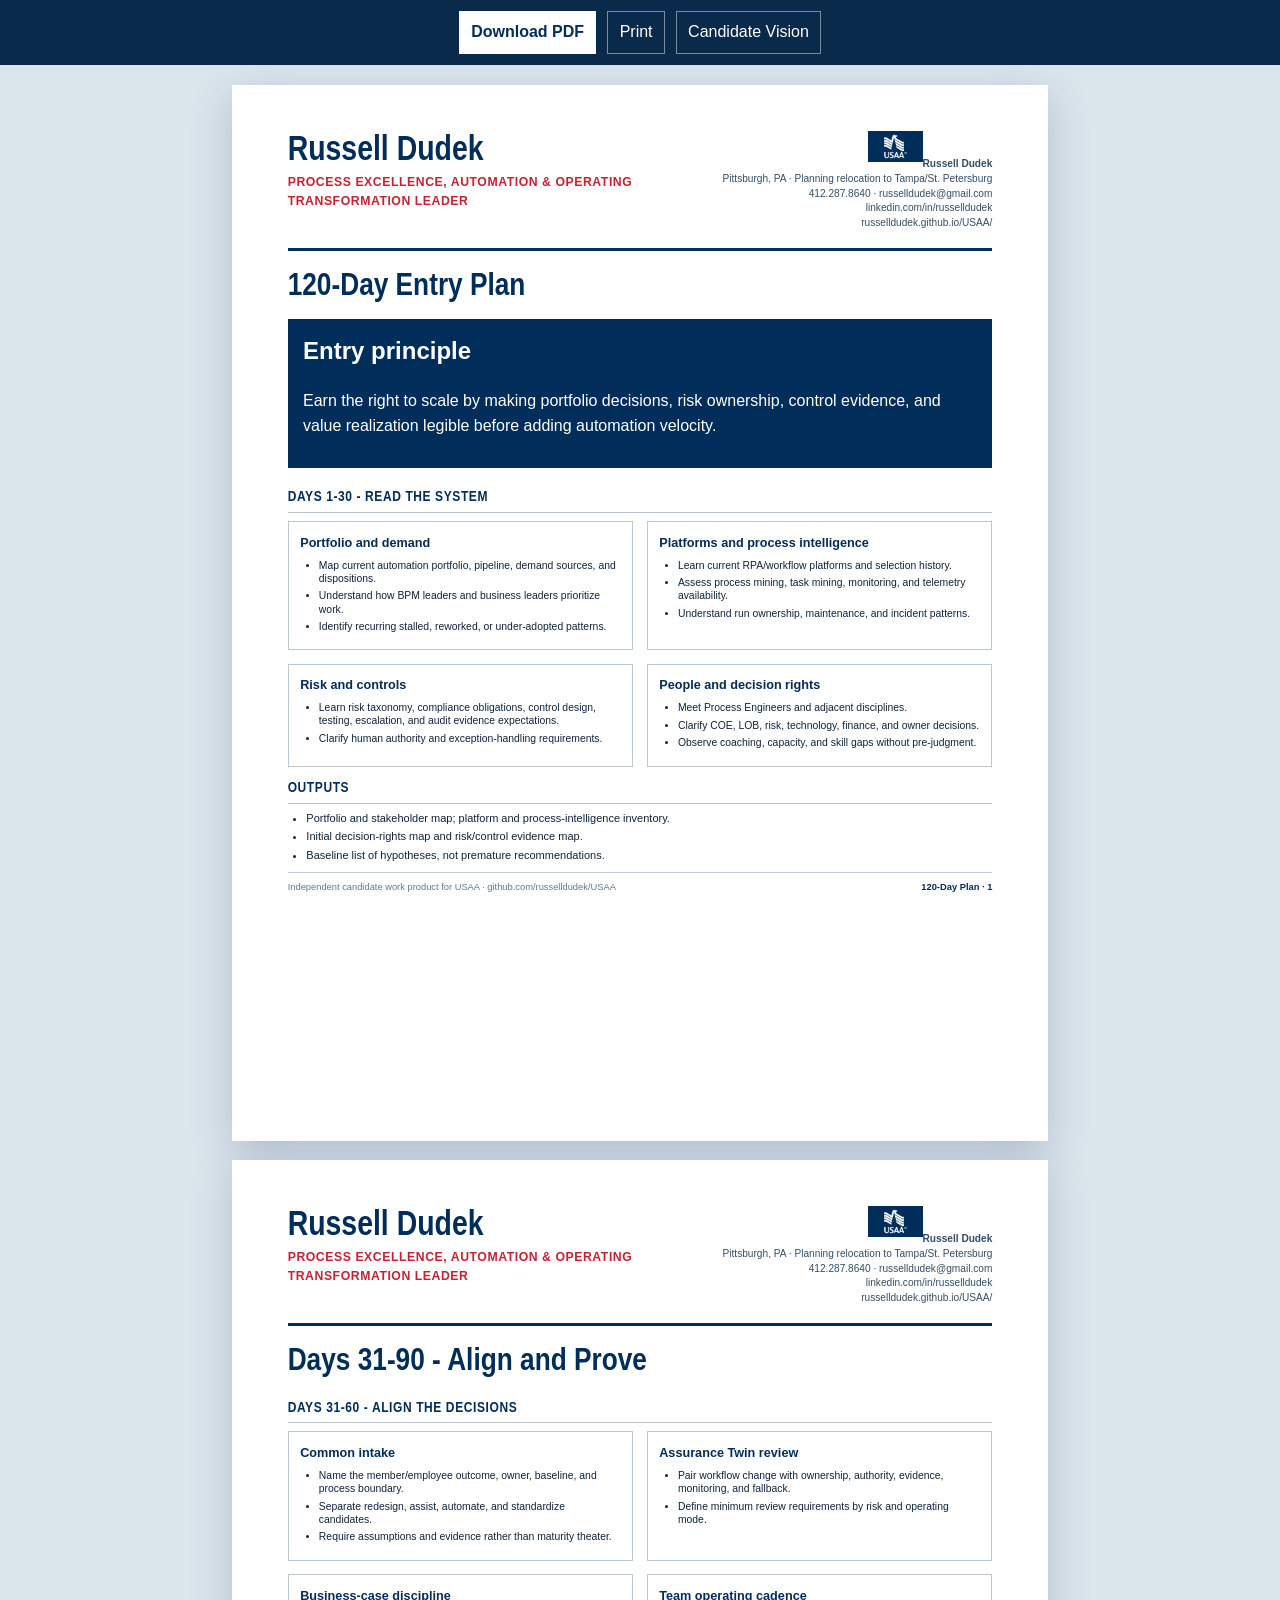
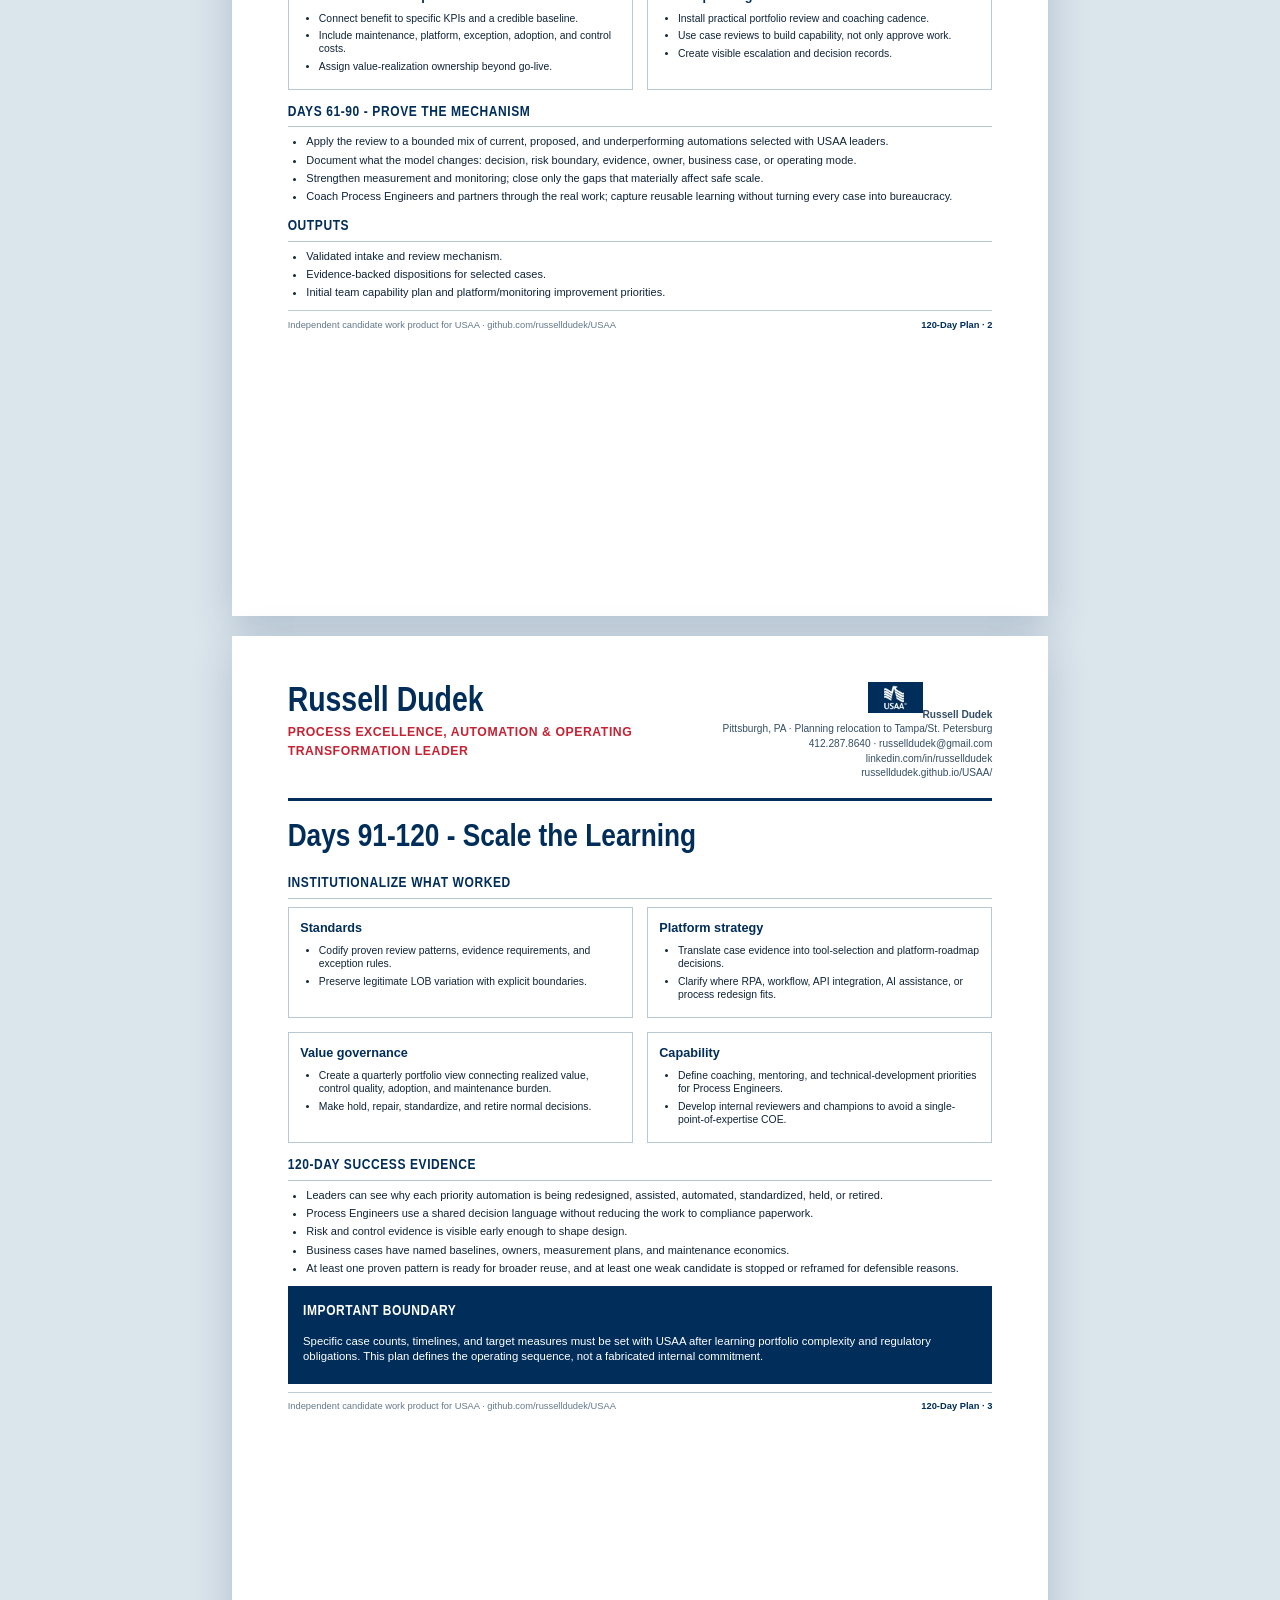
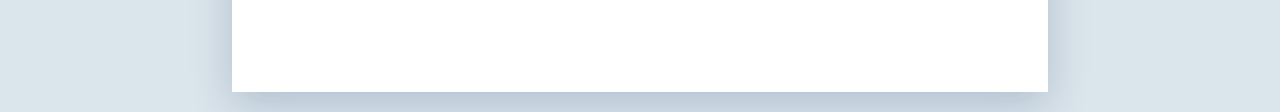
==== 120-day-plan.html @ 83cfca60 "Materialize audited campaign assets and PDFs" ====
<!doctype html><html><head><meta charset="utf-8"><meta name="viewport" content="width=device-width,initial-scale=1"><title>USAA 120-Day Plan - Russell Dudek</title><link rel="stylesheet" href="styles.css"></head><body class="doc-body"><div class="doc-toolbar no-print"><a class="primary" href="docs/Russell-Dudek-USAA-120-Day-Plan.pdf">Download PDF</a><button onclick="window.print()">Print</button><a href="index.html">Candidate Vision</a></div><main class="document"><section class="paper"><div class="doc-header"><div><div class="doc-name">Russell Dudek</div><div class="doc-role">Process Excellence, Automation & Operating Transformation Leader</div></div><div class="doc-contact"><img class="doc-logo" src="assets/brand/usaa-logo-official.png" alt="USAA"><strong>Russell Dudek</strong><br>Pittsburgh, PA · Planning relocation to Tampa/St. Petersburg<br><a href="tel:+14122878640">412.287.8640</a> · <a href="mailto:russelldudek@gmail.com">russelldudek@gmail.com</a><br><a href="https://www.linkedin.com/in/russelldudek">linkedin.com/in/russelldudek</a><br><a href="https://russelldudek.github.io/USAA/">russelldudek.github.io/USAA/</a></div></div><h1 class="brief-title">120-Day Entry Plan</h1><div class="doc-callout"><h2>Entry principle</h2><p>Earn the right to scale by making portfolio decisions, risk ownership, control evidence, and value realization legible before adding automation velocity.</p></div><div class="doc-section"><h2>Days 1-30 - Read the system</h2><div class="plan-grid"><div class="plan-card"><h3>Portfolio and demand</h3><ul><li>Map current automation portfolio, pipeline, demand sources, and dispositions.</li><li>Understand how BPM leaders and business leaders prioritize work.</li><li>Identify recurring stalled, reworked, or under-adopted patterns.</li></ul></div><div class="plan-card"><h3>Platforms and process intelligence</h3><ul><li>Learn current RPA/workflow platforms and selection history.</li><li>Assess process mining, task mining, monitoring, and telemetry availability.</li><li>Understand run ownership, maintenance, and incident patterns.</li></ul></div><div class="plan-card"><h3>Risk and controls</h3><ul><li>Learn risk taxonomy, compliance obligations, control design, testing, escalation, and audit evidence expectations.</li><li>Clarify human authority and exception-handling requirements.</li></ul></div><div class="plan-card"><h3>People and decision rights</h3><ul><li>Meet Process Engineers and adjacent disciplines.</li><li>Clarify COE, LOB, risk, technology, finance, and owner decisions.</li><li>Observe coaching, capacity, and skill gaps without pre-judgment.</li></ul></div></div><div class="doc-section"><h2>Outputs</h2><ul><li>Portfolio and stakeholder map; platform and process-intelligence inventory.</li><li>Initial decision-rights map and risk/control evidence map.</li><li>Baseline list of hypotheses, not premature recommendations.</li></ul></div><div class="doc-footer"><span>Independent candidate work product for USAA · github.com/russelldudek/USAA</span><span class="page-number">120-Day Plan · 1</span></div></section><section class="paper"><div class="doc-header"><div><div class="doc-name">Russell Dudek</div><div class="doc-role">Process Excellence, Automation & Operating Transformation Leader</div></div><div class="doc-contact"><img class="doc-logo" src="assets/brand/usaa-logo-official.png" alt="USAA"><strong>Russell Dudek</strong><br>Pittsburgh, PA · Planning relocation to Tampa/St. Petersburg<br><a href="tel:+14122878640">412.287.8640</a> · <a href="mailto:russelldudek@gmail.com">russelldudek@gmail.com</a><br><a href="https://www.linkedin.com/in/russelldudek">linkedin.com/in/russelldudek</a><br><a href="https://russelldudek.github.io/USAA/">russelldudek.github.io/USAA/</a></div></div><h1 class="brief-title">Days 31-90 - Align and Prove</h1><div class="doc-section"><h2>Days 31-60 - Align the decisions</h2><div class="plan-grid"><div class="plan-card"><h3>Common intake</h3><ul><li>Name the member/employee outcome, owner, baseline, and process boundary.</li><li>Separate redesign, assist, automate, and standardize candidates.</li><li>Require assumptions and evidence rather than maturity theater.</li></ul></div><div class="plan-card"><h3>Assurance Twin review</h3><ul><li>Pair workflow change with ownership, authority, evidence, monitoring, and fallback.</li><li>Define minimum review requirements by risk and operating mode.</li></ul></div><div class="plan-card"><h3>Business-case discipline</h3><ul><li>Connect benefit to specific KPIs and a credible baseline.</li><li>Include maintenance, platform, exception, adoption, and control costs.</li><li>Assign value-realization ownership beyond go-live.</li></ul></div><div class="plan-card"><h3>Team operating cadence</h3><ul><li>Install practical portfolio review and coaching cadence.</li><li>Use case reviews to build capability, not only approve work.</li><li>Create visible escalation and decision records.</li></ul></div></div><div class="doc-section"><h2>Days 61-90 - Prove the mechanism</h2><ul><li>Apply the review to a bounded mix of current, proposed, and underperforming automations selected with USAA leaders.</li><li>Document what the model changes: decision, risk boundary, evidence, owner, business case, or operating mode.</li><li>Strengthen measurement and monitoring; close only the gaps that materially affect safe scale.</li><li>Coach Process Engineers and partners through the real work; capture reusable learning without turning every case into bureaucracy.</li></ul></div><div class="doc-section"><h2>Outputs</h2><ul><li>Validated intake and review mechanism.</li><li>Evidence-backed dispositions for selected cases.</li><li>Initial team capability plan and platform/monitoring improvement priorities.</li></ul></div><div class="doc-footer"><span>Independent candidate work product for USAA · github.com/russelldudek/USAA</span><span class="page-number">120-Day Plan · 2</span></div></section><section class="paper"><div class="doc-header"><div><div class="doc-name">Russell Dudek</div><div class="doc-role">Process Excellence, Automation & Operating Transformation Leader</div></div><div class="doc-contact"><img class="doc-logo" src="assets/brand/usaa-logo-official.png" alt="USAA"><strong>Russell Dudek</strong><br>Pittsburgh, PA · Planning relocation to Tampa/St. Petersburg<br><a href="tel:+14122878640">412.287.8640</a> · <a href="mailto:russelldudek@gmail.com">russelldudek@gmail.com</a><br><a href="https://www.linkedin.com/in/russelldudek">linkedin.com/in/russelldudek</a><br><a href="https://russelldudek.github.io/USAA/">russelldudek.github.io/USAA/</a></div></div><h1 class="brief-title">Days 91-120 - Scale the Learning</h1><div class="doc-section"><h2>Institutionalize what worked</h2><div class="plan-grid"><div class="plan-card"><h3>Standards</h3><ul><li>Codify proven review patterns, evidence requirements, and exception rules.</li><li>Preserve legitimate LOB variation with explicit boundaries.</li></ul></div><div class="plan-card"><h3>Platform strategy</h3><ul><li>Translate case evidence into tool-selection and platform-roadmap decisions.</li><li>Clarify where RPA, workflow, API integration, AI assistance, or process redesign fits.</li></ul></div><div class="plan-card"><h3>Value governance</h3><ul><li>Create a quarterly portfolio view connecting realized value, control quality, adoption, and maintenance burden.</li><li>Make hold, repair, standardize, and retire normal decisions.</li></ul></div><div class="plan-card"><h3>Capability</h3><ul><li>Define coaching, mentoring, and technical-development priorities for Process Engineers.</li><li>Develop internal reviewers and champions to avoid a single-point-of-expertise COE.</li></ul></div></div><div class="doc-section"><h2>120-day success evidence</h2><ul><li>Leaders can see why each priority automation is being redesigned, assisted, automated, standardized, held, or retired.</li><li>Process Engineers use a shared decision language without reducing the work to compliance paperwork.</li><li>Risk and control evidence is visible early enough to shape design.</li><li>Business cases have named baselines, owners, measurement plans, and maintenance economics.</li><li>At least one proven pattern is ready for broader reuse, and at least one weak candidate is stopped or reframed for defensible reasons.</li></ul></div><div class="doc-callout"><h2>Important boundary</h2><p>Specific case counts, timelines, and target measures must be set with USAA after learning portfolio complexity and regulatory obligations. This plan defines the operating sequence, not a fabricated internal commitment.</p></div><div class="doc-footer"><span>Independent candidate work product for USAA · github.com/russelldudek/USAA</span><span class="page-number">120-Day Plan · 3</span></div></section></main></body></html>
---- styles.css ----
@import url("brand-tokens.css");
*{box-sizing:border-box}html{scroll-behavior:smooth}body{margin:0;font-family:var(--font-sans);color:var(--ink);background:var(--paper);line-height:1.55}a{color:inherit}img{max-width:100%;height:auto}.skip{position:absolute;left:-999px}.skip:focus{left:1rem;top:1rem;background:#fff;padding:.65rem 1rem;z-index:999}
.site-header{position:sticky;top:0;z-index:50;background:rgba(255,255,255,.96);backdrop-filter:blur(10px);border-bottom:1px solid rgba(0,45,90,.12)}.nav{max-width:1180px;margin:auto;display:flex;align-items:center;justify-content:space-between;padding:.75rem 1.25rem}.candidate-id{font-weight:800;letter-spacing:.01em;color:var(--usaa-navy)}.nav-links{display:flex;gap:1rem;align-items:center}.nav-links a{text-decoration:none;font-size:.86rem;font-weight:700;color:#31516d}.nav-links a:hover,.nav-links a:focus-visible{color:var(--usaa-blue)}.nav-links .nav-primary{background:var(--usaa-navy);color:white;padding:.65rem .9rem;border-radius:3px}.menu-btn{display:none;border:0;background:transparent;font-size:1.4rem;color:var(--usaa-navy)}
.hero{background:var(--usaa-navy);color:white;min-height:720px;position:relative;overflow:hidden}.hero:before{content:"";position:absolute;inset:-22% -5% auto auto;width:55%;height:80%;background:radial-gradient(circle,rgba(120,184,216,.25),transparent 68%);pointer-events:none}.hero-inner{max-width:1180px;margin:auto;padding:3.1rem 1.25rem 4rem}.employer-lockup{display:flex;align-items:center;gap:1rem;margin-bottom:2.2rem}.employer-lockup img{width:132px;display:block}.employer-copy{border-left:1px solid rgba(255,255,255,.32);padding-left:1rem;font-size:.85rem;letter-spacing:.06em;text-transform:uppercase}.employer-copy strong{display:block;font-size:.95rem;letter-spacing:.02em;text-transform:none}.hero-grid{display:grid;grid-template-columns:minmax(0,.95fr) minmax(500px,1.05fr);gap:4.5rem;align-items:center}.hero h1{font-family:var(--font-condensed);font-size:clamp(3.3rem,6vw,6.1rem);line-height:.92;letter-spacing:-.045em;margin:0 0 1.45rem;max-width:720px}.hero h1 span{color:var(--usaa-gold)}.hero-lead{font-size:1.18rem;max-width:610px;color:#dbeaf4}.hero-proof{display:flex;gap:1.1rem;flex-wrap:wrap;margin-top:1.6rem}.hero-proof span{border-top:2px solid var(--usaa-red);padding-top:.45rem;font-size:.78rem;text-transform:uppercase;letter-spacing:.06em;color:#dce8f2}.hero-action{display:inline-flex;margin-top:1.6rem;text-decoration:none;background:#fff;color:var(--usaa-navy);font-weight:800;padding:.85rem 1.1rem;border-radius:3px}
.twin-shell{position:relative;background:linear-gradient(145deg,rgba(255,255,255,.08),rgba(255,255,255,.025));border:1px solid rgba(255,255,255,.18);padding:1.25rem 1.25rem 1.4rem;min-height:470px;box-shadow:0 30px 80px rgba(0,0,0,.2)}.twin-title{display:flex;justify-content:space-between;align-items:center;margin-bottom:1rem;font-size:.78rem;text-transform:uppercase;letter-spacing:.08em;color:#cce0ee}.decision-chip{background:var(--usaa-gold);color:#152d45;padding:.35rem .55rem;font-weight:900;letter-spacing:.02em}.twin-plane{position:relative;border:1px solid rgba(255,255,255,.2);padding:1rem 1rem 1.2rem;margin:.8rem 0;background:rgba(0,20,42,.25)}.twin-plane h3{margin:0 0 .8rem;font-size:.85rem;letter-spacing:.08em;text-transform:uppercase}.plane-track{height:72px;display:grid;grid-template-columns:repeat(4,1fr);gap:.55rem;position:relative}.plane-stage{border-left:2px solid rgba(255,255,255,.32);padding-left:.55rem;font-size:.74rem;color:#d6e3ec;display:flex;align-items:flex-end;position:relative}.plane-stage:before{content:"";position:absolute;top:9px;left:-6px;width:10px;height:10px;border-radius:50%;background:#fff}.work-plane .plane-stage:before{background:var(--usaa-gold)}.assurance-plane .plane-stage:before{background:var(--assurance-mint)}.track-signal{position:absolute;left:0;top:20px;width:30%;height:10px;background:linear-gradient(90deg,transparent,var(--usaa-gold),transparent);filter:drop-shadow(0 0 6px rgba(233,183,47,.8));animation:signal-run 4.8s linear infinite}.assurance-plane .track-signal{background:linear-gradient(90deg,transparent,var(--assurance-mint),transparent);filter:drop-shadow(0 0 6px rgba(127,210,193,.8));animation-delay:.12s}.twin-links{position:absolute;left:1.25rem;right:1.25rem;top:152px;height:137px;pointer-events:none}.twin-links i{position:absolute;width:1px;background:rgba(127,210,193,.45);top:0;bottom:0;animation:link-pulse 2.8s ease-in-out infinite}.twin-links i:nth-child(1){left:13%}.twin-links i:nth-child(2){left:38%;animation-delay:.2s}.twin-links i:nth-child(3){left:63%;animation-delay:.4s}.twin-links i:nth-child(4){left:88%;animation-delay:.6s}.twin-readout{display:grid;grid-template-columns:1.2fr .8fr;gap:.8rem;margin-top:1rem}.readout-copy{border-top:1px solid rgba(255,255,255,.2);padding-top:.8rem}.readout-copy strong{display:block;font-size:1.05rem}.readout-copy span{display:block;font-size:.78rem;color:#c9dbe8;margin-top:.3rem}.sync-meter{display:flex;align-items:flex-end;gap:.3rem;justify-content:flex-end}.sync-meter i{width:12px;background:var(--assurance-mint);height:22px;animation:meter 1.8s ease-in-out infinite}.sync-meter i:nth-child(2){height:35px;animation-delay:.15s}.sync-meter i:nth-child(3){height:48px;animation-delay:.3s}.sync-meter i:nth-child(4){height:61px;animation-delay:.45s}.twin-shell.is-lagging .assurance-plane .track-signal{animation-duration:7.8s;opacity:.5}.twin-shell.is-lagging .twin-links i:nth-child(3),.twin-shell.is-lagging .twin-links i:nth-child(4){background:var(--usaa-red);opacity:.45}.twin-shell.is-hold .track-signal{animation-play-state:paused;opacity:.25}.twin-shell.is-human .work-plane .track-signal{width:18%;animation-duration:6.6s}.twin-shell.is-human .plane-stage:nth-child(3):before{transform:scale(1.6);box-shadow:0 0 0 6px rgba(233,183,47,.15)}
@keyframes signal-run{from{transform:translateX(-55%)}to{transform:translateX(330%)}}@keyframes link-pulse{0%,100%{opacity:.25}50%{opacity:1}}@keyframes meter{0%,100%{opacity:.45;transform:scaleY(.75)}50%{opacity:1;transform:scaleY(1)}}
.section{padding:6rem 1.25rem}.section-inner{max-width:1120px;margin:auto}.section-dark{background:#07213c;color:white}.section-mist{background:var(--mist)}.kicker{font-size:.76rem;font-weight:900;text-transform:uppercase;letter-spacing:.12em;color:var(--usaa-red);margin-bottom:.85rem}.section h2{font-family:var(--font-condensed);font-size:clamp(2.2rem,4vw,4.2rem);line-height:1;letter-spacing:-.035em;margin:0 0 1.2rem;color:var(--usaa-navy)}.section-dark h2{color:white}.section-intro{font-size:1.12rem;max-width:760px;color:var(--muted)}.section-dark .section-intro{color:#c9d9e6}.moment-grid{display:grid;grid-template-columns:.88fr 1.12fr;gap:5rem;align-items:start}.moment-stat{border-top:5px solid var(--usaa-gold);padding-top:1rem;margin-top:2rem}.moment-stat strong{font-family:var(--font-condensed);font-size:3.2rem;color:var(--usaa-navy);display:block}.pressure-list{counter-reset:p}.pressure-row{counter-increment:p;display:grid;grid-template-columns:56px 1fr 1fr;gap:1.5rem;padding:1.35rem 0;border-top:1px solid var(--line)}.pressure-row:before{content:"0" counter(p);font-family:var(--font-condensed);font-size:1.5rem;color:var(--usaa-red);font-weight:800}.pressure-row strong{font-size:1.04rem}.pressure-row p{margin:0;color:var(--muted)}
.model-layout{display:grid;grid-template-columns:300px 1fr;gap:3.5rem;margin-top:2.6rem}.scenario-panel{border-left:3px solid var(--usaa-red);padding-left:1.2rem}.scenario-panel h3{margin-top:0}.scenario-buttons{display:flex;flex-direction:column;gap:.55rem}.scenario-buttons button{font:inherit;text-align:left;border:1px solid #8ca7ba;background:transparent;color:white;padding:.75rem .8rem;cursor:pointer}.scenario-buttons button[aria-selected="true"]{background:white;color:var(--usaa-navy);font-weight:900;border-color:white}.scenario-buttons button:focus-visible{outline:3px solid var(--usaa-gold);outline-offset:2px}.model-stage{position:relative;min-height:450px}.model-stage .twin-shell{min-height:450px}.model-note{font-size:.76rem;color:#aac1d2;margin-top:.8rem}
.decision-table{width:100%;border-collapse:collapse;margin-top:2rem;background:white}.decision-table th,.decision-table td{padding:1rem .8rem;border-bottom:1px solid var(--line);vertical-align:top;text-align:left}.decision-table th{font-size:.74rem;text-transform:uppercase;letter-spacing:.07em;color:var(--usaa-blue)}.decision-table tr:last-child td{border-bottom:0}.decision-table strong{color:var(--usaa-navy)}.decision-tag{font-size:.73rem;font-weight:900;letter-spacing:.05em;text-transform:uppercase;color:var(--usaa-red)}
.score-line{display:grid;grid-template-columns:170px 1fr 1fr;padding:1.2rem 0;border-top:1px solid #adc2d2;gap:1.2rem}.score-line strong{color:var(--usaa-navy)}.score-line span{color:var(--muted)}.score-line em{font-style:normal;color:#315f80}
.proof-river{margin-top:2.4rem;position:relative}.proof-river:before{content:"";position:absolute;left:27%;top:0;bottom:0;width:2px;background:linear-gradient(var(--usaa-gold),var(--usaa-red))}.proof-row{display:grid;grid-template-columns:25% 8% 1fr;gap:1.2rem;align-items:start;padding:1.2rem 0}.proof-row .date{font-size:.8rem;color:#a8c0d2}.proof-row .marker{width:14px;height:14px;background:var(--usaa-gold);border-radius:50%;margin:.3rem auto;position:relative;z-index:1}.proof-row strong{display:block;color:white}.proof-row p{margin:.25rem 0 0;color:#c4d5e1}.proof-row small{color:#8fb4ca}.proof-row:nth-child(2) .marker{background:#7ec4d9}.proof-row:nth-child(3) .marker{background:var(--assurance-mint)}.proof-row:nth-child(4) .marker{background:var(--usaa-red)}
.plan-band{display:grid;grid-template-columns:repeat(4,1fr);margin-top:2.2rem;border-top:4px solid var(--usaa-navy)}.plan-phase{padding:1.2rem 1rem 1.7rem;border-right:1px solid var(--line)}.plan-phase:last-child{border-right:0}.plan-phase b{display:block;color:var(--usaa-red);font-size:.75rem;text-transform:uppercase;letter-spacing:.08em}.plan-phase h3{color:var(--usaa-navy);margin:.4rem 0}.plan-phase p{color:var(--muted);font-size:.9rem}.objection-wrap{display:grid;grid-template-columns:.85fr 1.15fr;gap:4rem;align-items:start}.objection-question{font-family:var(--font-condensed);font-size:2.4rem;line-height:1.05;color:var(--usaa-gold)}.objection-answer{border-top:1px solid #5f7991;padding-top:1rem}.objection-answer h3{margin:0;color:white}.objection-answer p{color:#cbd9e4}.question-list{columns:2;column-gap:4rem;margin-top:2rem}.question{break-inside:avoid;border-top:2px solid var(--usaa-navy);padding:1rem 0 1.4rem}.question span{color:var(--usaa-red);font-size:.76rem;font-weight:900}.question p{font-weight:800;color:var(--usaa-navy);margin:.25rem 0}.docs-strip{display:grid;grid-template-columns:repeat(3,1fr);gap:1rem;margin-top:2rem}.doc-link{text-decoration:none;border:1px solid #87a4b9;padding:1.2rem;background:white;min-height:140px;transition:transform .2s,box-shadow .2s}.doc-link:hover,.doc-link:focus-visible{transform:translateY(-3px);box-shadow:var(--shadow)}.doc-link strong{display:block;color:var(--usaa-navy)}.doc-link small{color:var(--muted)}.sources{font-size:.8rem;color:#617487}.sources li{margin:.45rem 0}.site-footer{background:#001f3e;color:#bcd0df;padding:2.5rem 1.25rem}.footer-inner{max-width:1120px;margin:auto;display:flex;justify-content:space-between;gap:2rem}.site-footer a{color:white}
/* Document system */
.doc-body{background:#dbe5ec}.doc-toolbar{position:sticky;top:0;z-index:50;background:#092a4a;color:white;padding:.7rem 1rem;display:flex;justify-content:center;gap:.7rem;flex-wrap:wrap}.doc-toolbar a,.doc-toolbar button{font:inherit;text-decoration:none;border:1px solid rgba(255,255,255,.45);background:transparent;color:white;padding:.5rem .7rem;cursor:pointer}.doc-toolbar .primary{background:white;color:var(--usaa-navy);font-weight:800}.document{max-width:8.5in;margin:1.25rem auto}.paper{width:8.5in;min-height:11in;background:white;margin:0 auto 1.2rem;box-shadow:0 12px 40px rgba(0,45,90,.2);padding:.48in .58in .5in;position:relative;display:flex;flex-direction:column}.doc-header{display:grid;grid-template-columns:1fr auto;align-items:start;border-bottom:3px solid var(--usaa-navy);padding-bottom:.18in;margin-bottom:.18in}.doc-name{font-family:var(--font-condensed);font-size:26pt;line-height:1;color:var(--usaa-navy);font-weight:900}.doc-role{font-size:9.2pt;color:var(--usaa-red);font-weight:800;text-transform:uppercase;letter-spacing:.045em;margin-top:5pt}.doc-contact{text-align:right;font-size:7.6pt;line-height:1.45;color:#344e65}.doc-contact a{text-decoration:none}.doc-logo{width:55px;margin-left:auto;margin-bottom:5px}.doc-section{margin:.10in 0}.doc-section h2{font-family:var(--font-condensed);font-size:11pt;text-transform:uppercase;letter-spacing:.04em;color:var(--usaa-navy);border-bottom:1px solid #b5c5d2;padding-bottom:3pt;margin:0 0 6pt}.doc-section p{font-size:8.5pt;line-height:1.33;margin:0 0 5pt}.doc-section ul{margin:4pt 0 0 14pt;padding:0}.doc-section li{font-size:8.25pt;line-height:1.27;margin:0 0 3.3pt}.resume-summary{display:grid;grid-template-columns:1.35fr .65fr;gap:.18in}.resume-sidebar{background:var(--mist);padding:.12in}.resume-sidebar h3{font-size:8pt;color:var(--usaa-navy);margin:0 0 4pt;text-transform:uppercase}.resume-sidebar p{font-size:7.7pt;margin:0 0 6pt;line-height:1.25}.experience{margin-bottom:7pt}.exp-head{display:grid;grid-template-columns:1fr auto;gap:10pt;align-items:baseline}.exp-head strong{font-size:9.2pt;color:var(--usaa-navy)}.exp-head span{font-size:7.7pt;color:#587087}.exp-title{font-size:8pt;font-weight:800;color:#293f54;margin:1pt 0 3pt}.doc-footer{margin-top:auto;border-top:1px solid #bdccd8;padding-top:5pt;display:flex;justify-content:space-between;font-size:7pt;color:#64798b}.doc-columns{display:grid;grid-template-columns:1fr 1fr;gap:.22in}.doc-callout{background:var(--usaa-navy);color:white;padding:.14in .16in;margin:.08in 0}.doc-callout h2,.doc-callout h3{color:white;border:0;margin-top:0}.doc-callout p,.doc-callout li{color:white}.mini-grid{display:grid;grid-template-columns:repeat(3,1fr);gap:7pt}.mini-box{border-top:3px solid var(--usaa-gold);padding-top:5pt}.mini-box h3{font-size:8.4pt;color:var(--usaa-navy);margin:0 0 3pt}.mini-box p{font-size:7.5pt;line-height:1.25}.plan-grid{display:grid;grid-template-columns:repeat(2,1fr);gap:.14in}.plan-card{border:1px solid #b8c8d4;padding:.12in;break-inside:avoid}.plan-card h3{font-size:9.5pt;color:var(--usaa-navy);margin:0 0 4pt}.plan-card b{font-size:7.5pt;color:var(--usaa-red);text-transform:uppercase}.plan-card li{font-size:7.8pt}.review-grid{display:grid;grid-template-columns:1fr 1fr;gap:.12in}.review-cell{min-height:1.03in;border:1px solid #99adbc;padding:.1in}.review-cell h3{margin:0 0 4pt;font-size:8.4pt;color:var(--usaa-navy);text-transform:uppercase}.review-cell p{font-size:7.4pt;color:#586d7e}.write-lines{height:.45in;background:repeating-linear-gradient(to bottom,transparent 0,transparent 15px,#cad6df 16px)}.letter-body p{font-size:9.6pt;line-height:1.47;margin:0 0 9pt}.signature{margin-top:12pt;font-size:9pt}.brief-title{font-family:var(--font-condensed);font-size:24pt;line-height:1;color:var(--usaa-navy);margin:0 0 8pt}.page-number{font-weight:800;color:var(--usaa-navy)}
@media(max-width:900px){.hero-grid,.moment-grid,.model-layout,.objection-wrap{grid-template-columns:1fr}.hero-grid{gap:2.5rem}.hero{min-height:auto}.twin-shell{max-width:650px}.plan-band{grid-template-columns:1fr 1fr}.docs-strip{grid-template-columns:1fr 1fr}.question-list{columns:1}.nav-links{position:absolute;display:none;top:100%;left:0;right:0;background:white;padding:1rem;flex-direction:column;align-items:stretch}.nav-links.open{display:flex}.menu-btn{display:block}.document{max-width:100%;margin:.7rem}.paper{width:auto;min-height:auto;padding:2rem 1.5rem}.doc-header{grid-template-columns:1fr}.doc-contact{text-align:left;margin-top:.6rem}.doc-logo{margin:0 0 .4rem}.doc-columns,.resume-summary,.review-grid,.plan-grid{grid-template-columns:1fr}.doc-footer{position:static;margin-top:1rem}}
@media(max-width:560px){.hero-inner{padding-top:2rem}.employer-lockup img{width:100px}.hero h1{font-size:3.2rem}.twin-shell{padding:.8rem}.plane-track{grid-template-columns:1fr 1fr;height:128px}.twin-links{display:none}.twin-readout{grid-template-columns:1fr}.pressure-row{grid-template-columns:42px 1fr}.pressure-row p{grid-column:2}.plan-band,.docs-strip{grid-template-columns:1fr}.score-line{grid-template-columns:1fr}.proof-row{grid-template-columns:20% 12% 1fr}.footer-inner{flex-direction:column}.section{padding:4.25rem 1rem}.doc-toolbar{justify-content:flex-start}}
@media print{body{background:white}.site-header,.doc-toolbar{display:none!important}.document{margin:0;max-width:none}.paper{width:8.5in;height:11in;min-height:11in;margin:0;box-shadow:none;page-break-after:always;overflow:hidden}.paper:last-child{page-break-after:auto}@page{size:Letter;margin:0}.doc-body{-webkit-print-color-adjust:exact;print-color-adjust:exact}.doc-footer{margin-top:auto}.no-print{display:none!important}}
@media(prefers-reduced-motion:reduce){html{scroll-behavior:auto}.track-signal,.twin-links i,.sync-meter i{animation:none!important}.doc-link{transition:none}}
@media(max-width:560px){
  .decision-table{display:block;width:100%;overflow:visible}
  .decision-table thead{display:none}
  .decision-table tbody,.decision-table tr,.decision-table td{display:block;width:100%}
  .decision-table tr{border-bottom:2px solid var(--usaa-navy);padding:.45rem 0}
  .decision-table td{border:0;padding:.4rem .55rem}
}
@media print{
  .resume-compact .doc-section{margin:.07in 0}
  .resume-compact .experience{margin-bottom:4.5pt}
  .resume-compact .doc-section li{font-size:7.55pt;line-height:1.18;margin-bottom:2.1pt}
  .resume-compact .doc-section p{font-size:7.9pt;line-height:1.22;margin-bottom:3.5pt}
  .resume-compact .exp-head strong{font-size:8.8pt}
  .resume-compact .exp-title{font-size:7.7pt;margin-bottom:2pt}
}
@media print{
  .doc-columns,.review-grid,.plan-grid{grid-template-columns:1fr 1fr!important}
  .review-cell{min-height:.88in}
}

/* Assurance Review exact-page composition */
.review-paper .review-grid{gap:.075in}
.review-paper .review-cell{min-height:.78in;padding:.065in .075in}
.review-paper .review-cell h3{font-size:7.7pt;margin-bottom:2pt}
.review-paper .review-cell p{font-size:6.9pt;line-height:1.18;margin:0 0 2pt}
.review-paper .review-cell .write-lines{height:.27in;background-size:auto 12px}
.review-paper .doc-callout{padding:.08in .12in;margin-top:.075in!important}
.review-paper .doc-callout h2{font-size:9.5pt;margin-bottom:2pt}
.review-paper .doc-callout p{font-size:7.2pt;line-height:1.25;margin:0}
.review-paper .doc-section{margin:.055in 0}
.review-paper .doc-section h2{font-size:9.2pt;margin-bottom:3pt}
.review-paper .doc-section .write-lines{height:1.85in!important;background-size:auto 16px}
@media print{
  .review-paper{padding:.36in .48in .36in}
  .review-paper .doc-header{padding-bottom:.11in;margin-bottom:.11in}
  .review-paper .doc-name{font-size:22pt}
  .review-paper .doc-role{font-size:8pt;margin-top:3pt}
  .review-paper .doc-contact{font-size:6.7pt;line-height:1.3}
  .review-paper .doc-logo{width:46px;margin-bottom:3px}
  .review-paper .brief-title{font-size:20pt;margin-bottom:4pt}
  .review-paper .review-cell{min-height:.78in}
}

/* Interview model page exact composition */
@media print{
  .brief-model-page{padding:.38in .5in .4in}
  .brief-model-page .doc-header{padding-bottom:.11in;margin-bottom:.11in}
  .brief-model-page .doc-name{font-size:22pt}
  .brief-model-page .doc-role{font-size:8pt;margin-top:3pt}
  .brief-model-page .doc-contact{font-size:6.7pt;line-height:1.3}
  .brief-model-page .doc-logo{width:46px;margin-bottom:3px}
  .brief-model-page .brief-title{font-size:21pt;margin-bottom:4pt}
  .brief-model-page .doc-section{margin:.055in 0}
  .brief-model-page .doc-section h2{font-size:9.7pt;margin-bottom:3pt}
  .brief-model-page .doc-section li{font-size:7.45pt;line-height:1.18;margin-bottom:2pt}
  .brief-model-page h3{font-size:9pt;margin:.05in 0}
  .brief-model-page .decision-table{margin-top:.05in}
  .brief-model-page .decision-table th,.brief-model-page .decision-table td{padding:5pt 7pt;font-size:7.5pt;line-height:1.2}
}
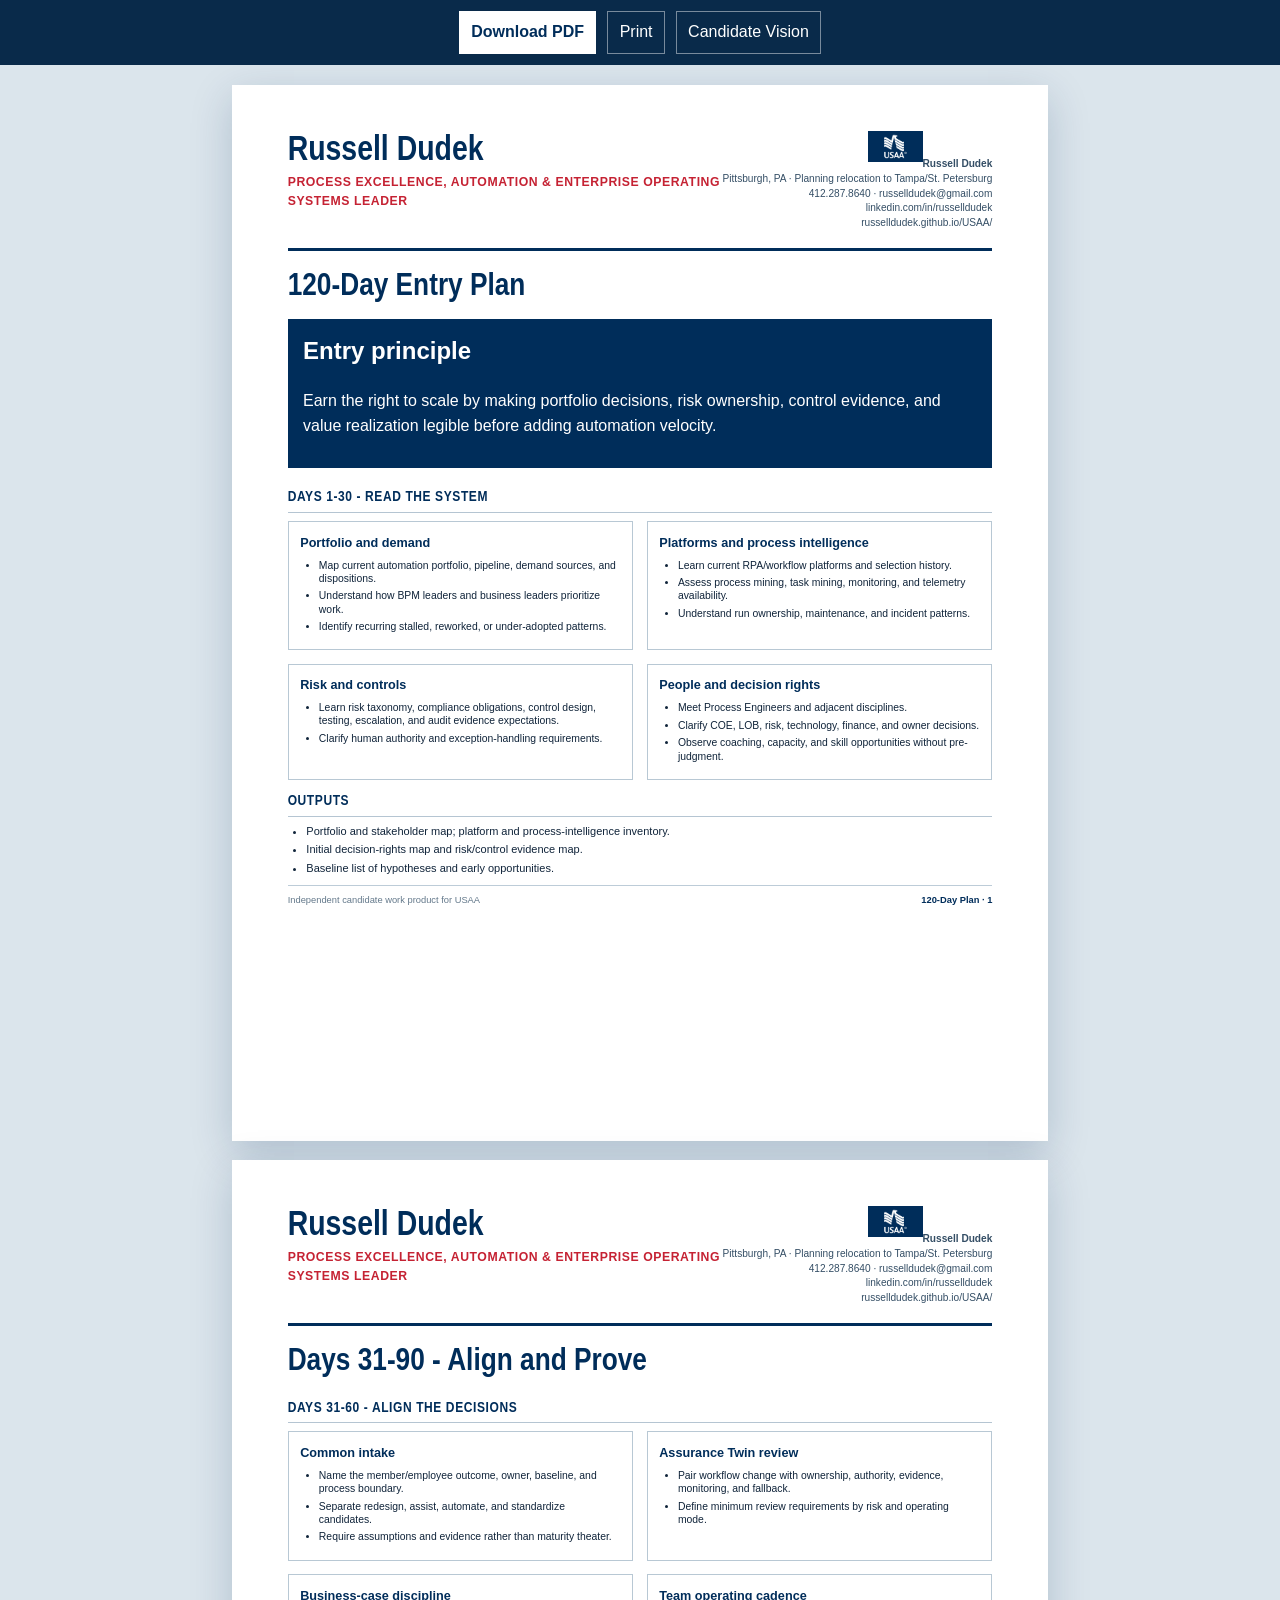
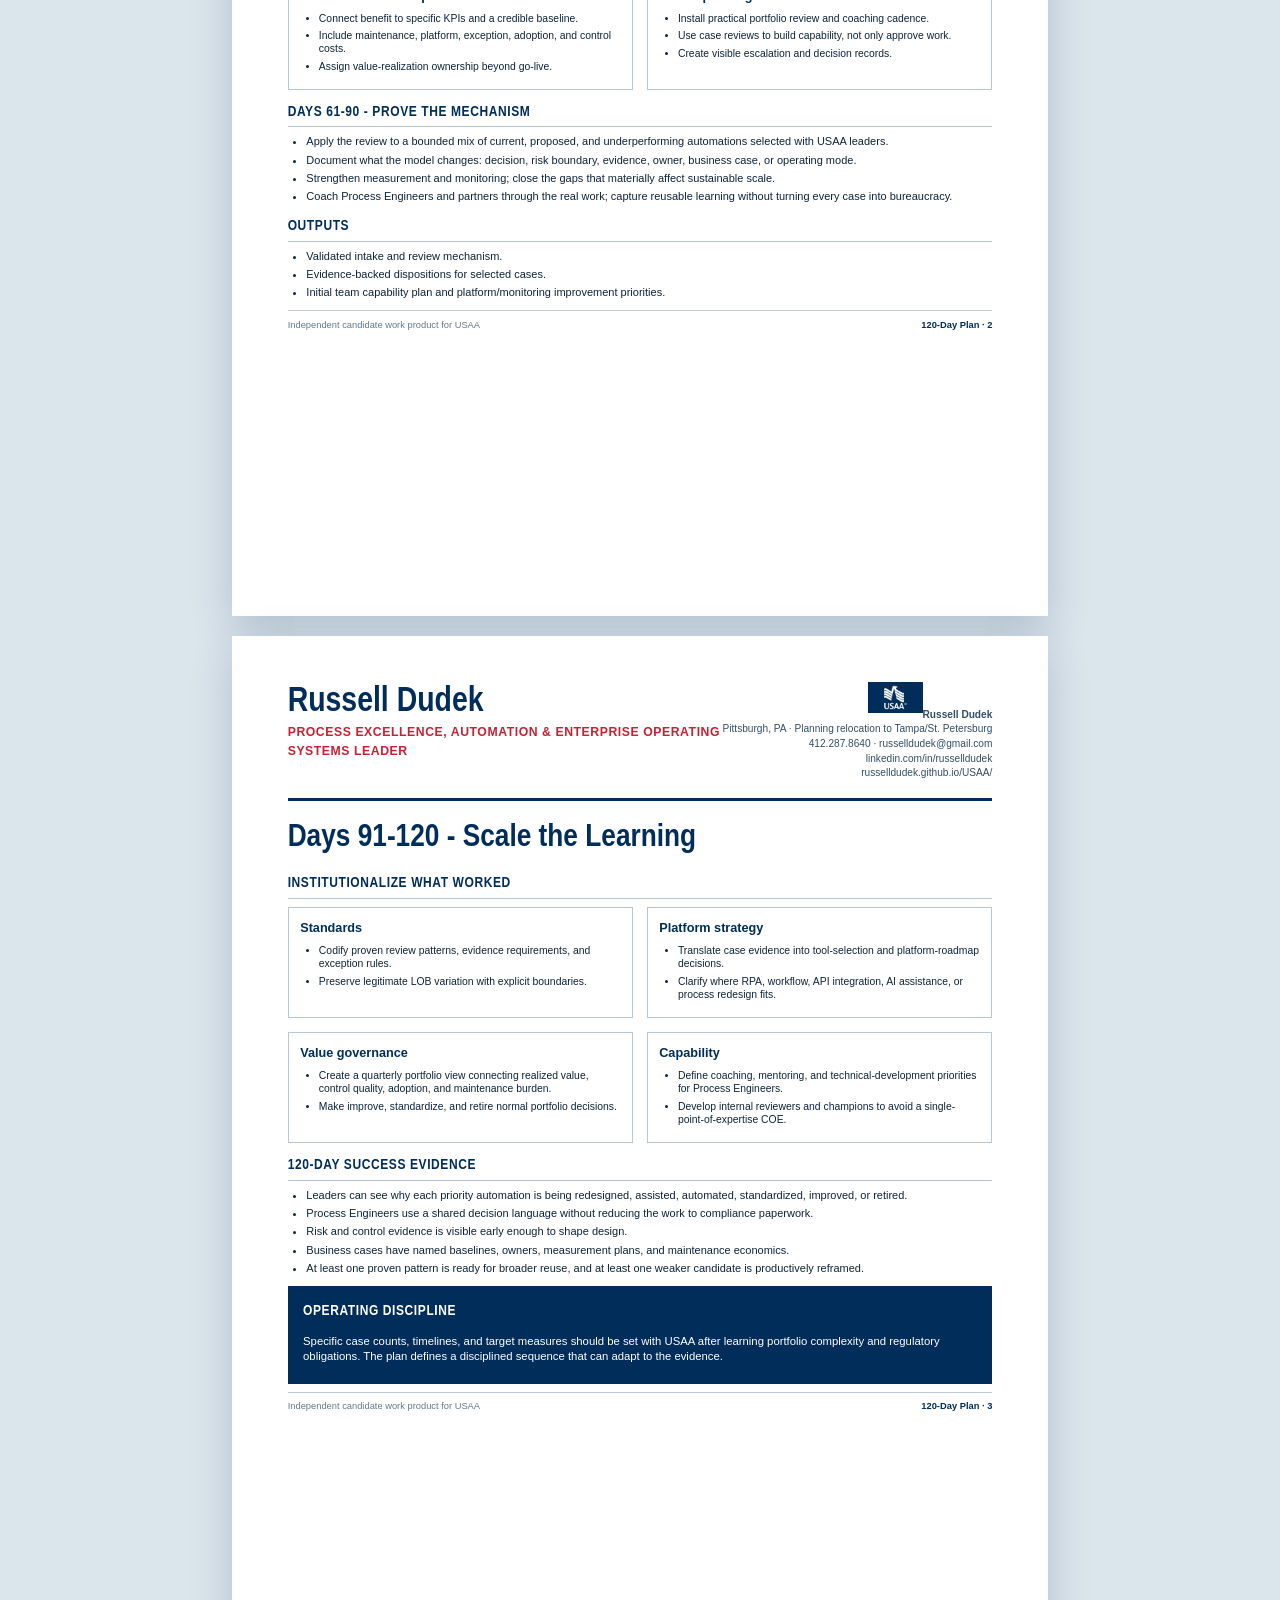
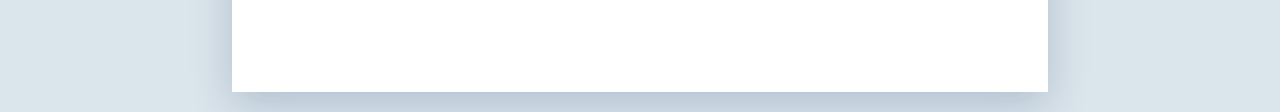
==== commit edc4ed44: "Rebuild USAA campaign positioning and full-system QA" ====
--- a/120-day-plan.html
+++ b/120-day-plan.html
@@ -1 +1 @@
-<!doctype html><html><head><meta charset="utf-8"><meta name="viewport" content="width=device-width,initial-scale=1"><title>USAA 120-Day Plan - Russell Dudek</title><link rel="stylesheet" href="styles.css"></head><body class="doc-body"><div class="doc-toolbar no-print"><a class="primary" href="docs/Russell-Dudek-USAA-120-Day-Plan.pdf">Download PDF</a><button onclick="window.print()">Print</button><a href="index.html">Candidate Vision</a></div><main class="document"><section class="paper"><div class="doc-header"><div><div class="doc-name">Russell Dudek</div><div class="doc-role">Process Excellence, Automation & Operating Transformation Leader</div></div><div class="doc-contact"><img class="doc-logo" src="assets/brand/usaa-logo-official.png" alt="USAA"><strong>Russell Dudek</strong><br>Pittsburgh, PA · Planning relocation to Tampa/St. Petersburg<br><a href="tel:+14122878640">412.287.8640</a> · <a href="mailto:russelldudek@gmail.com">russelldudek@gmail.com</a><br><a href="https://www.linkedin.com/in/russelldudek">linkedin.com/in/russelldudek</a><br><a href="https://russelldudek.github.io/USAA/">russelldudek.github.io/USAA/</a></div></div><h1 class="brief-title">120-Day Entry Plan</h1><div class="doc-callout"><h2>Entry principle</h2><p>Earn the right to scale by making portfolio decisions, risk ownership, control evidence, and value realization legible before adding automation velocity.</p></div><div class="doc-section"><h2>Days 1-30 - Read the system</h2><div class="plan-grid"><div class="plan-card"><h3>Portfolio and demand</h3><ul><li>Map current automation portfolio, pipeline, demand sources, and dispositions.</li><li>Understand how BPM leaders and business leaders prioritize work.</li><li>Identify recurring stalled, reworked, or under-adopted patterns.</li></ul></div><div class="plan-card"><h3>Platforms and process intelligence</h3><ul><li>Learn current RPA/workflow platforms and selection history.</li><li>Assess process mining, task mining, monitoring, and telemetry availability.</li><li>Understand run ownership, maintenance, and incident patterns.</li></ul></div><div class="plan-card"><h3>Risk and controls</h3><ul><li>Learn risk taxonomy, compliance obligations, control design, testing, escalation, and audit evidence expectations.</li><li>Clarify human authority and exception-handling requirements.</li></ul></div><div class="plan-card"><h3>People and decision rights</h3><ul><li>Meet Process Engineers and adjacent disciplines.</li><li>Clarify COE, LOB, risk, technology, finance, and owner decisions.</li><li>Observe coaching, capacity, and skill gaps without pre-judgment.</li></ul></div></div><div class="doc-section"><h2>Outputs</h2><ul><li>Portfolio and stakeholder map; platform and process-intelligence inventory.</li><li>Initial decision-rights map and risk/control evidence map.</li><li>Baseline list of hypotheses, not premature recommendations.</li></ul></div><div class="doc-footer"><span>Independent candidate work product for USAA · github.com/russelldudek/USAA</span><span class="page-number">120-Day Plan · 1</span></div></section><section class="paper"><div class="doc-header"><div><div class="doc-name">Russell Dudek</div><div class="doc-role">Process Excellence, Automation & Operating Transformation Leader</div></div><div class="doc-contact"><img class="doc-logo" src="assets/brand/usaa-logo-official.png" alt="USAA"><strong>Russell Dudek</strong><br>Pittsburgh, PA · Planning relocation to Tampa/St. Petersburg<br><a href="tel:+14122878640">412.287.8640</a> · <a href="mailto:russelldudek@gmail.com">russelldudek@gmail.com</a><br><a href="https://www.linkedin.com/in/russelldudek">linkedin.com/in/russelldudek</a><br><a href="https://russelldudek.github.io/USAA/">russelldudek.github.io/USAA/</a></div></div><h1 class="brief-title">Days 31-90 - Align and Prove</h1><div class="doc-section"><h2>Days 31-60 - Align the decisions</h2><div class="plan-grid"><div class="plan-card"><h3>Common intake</h3><ul><li>Name the member/employee outcome, owner, baseline, and process boundary.</li><li>Separate redesign, assist, automate, and standardize candidates.</li><li>Require assumptions and evidence rather than maturity theater.</li></ul></div><div class="plan-card"><h3>Assurance Twin review</h3><ul><li>Pair workflow change with ownership, authority, evidence, monitoring, and fallback.</li><li>Define minimum review requirements by risk and operating mode.</li></ul></div><div class="plan-card"><h3>Business-case discipline</h3><ul><li>Connect benefit to specific KPIs and a credible baseline.</li><li>Include maintenance, platform, exception, adoption, and control costs.</li><li>Assign value-realization ownership beyond go-live.</li></ul></div><div class="plan-card"><h3>Team operating cadence</h3><ul><li>Install practical portfolio review and coaching cadence.</li><li>Use case reviews to build capability, not only approve work.</li><li>Create visible escalation and decision records.</li></ul></div></div><div class="doc-section"><h2>Days 61-90 - Prove the mechanism</h2><ul><li>Apply the review to a bounded mix of current, proposed, and underperforming automations selected with USAA leaders.</li><li>Document what the model changes: decision, risk boundary, evidence, owner, business case, or operating mode.</li><li>Strengthen measurement and monitoring; close only the gaps that materially affect safe scale.</li><li>Coach Process Engineers and partners through the real work; capture reusable learning without turning every case into bureaucracy.</li></ul></div><div class="doc-section"><h2>Outputs</h2><ul><li>Validated intake and review mechanism.</li><li>Evidence-backed dispositions for selected cases.</li><li>Initial team capability plan and platform/monitoring improvement priorities.</li></ul></div><div class="doc-footer"><span>Independent candidate work product for USAA · github.com/russelldudek/USAA</span><span class="page-number">120-Day Plan · 2</span></div></section><section class="paper"><div class="doc-header"><div><div class="doc-name">Russell Dudek</div><div class="doc-role">Process Excellence, Automation & Operating Transformation Leader</div></div><div class="doc-contact"><img class="doc-logo" src="assets/brand/usaa-logo-official.png" alt="USAA"><strong>Russell Dudek</strong><br>Pittsburgh, PA · Planning relocation to Tampa/St. Petersburg<br><a href="tel:+14122878640">412.287.8640</a> · <a href="mailto:russelldudek@gmail.com">russelldudek@gmail.com</a><br><a href="https://www.linkedin.com/in/russelldudek">linkedin.com/in/russelldudek</a><br><a href="https://russelldudek.github.io/USAA/">russelldudek.github.io/USAA/</a></div></div><h1 class="brief-title">Days 91-120 - Scale the Learning</h1><div class="doc-section"><h2>Institutionalize what worked</h2><div class="plan-grid"><div class="plan-card"><h3>Standards</h3><ul><li>Codify proven review patterns, evidence requirements, and exception rules.</li><li>Preserve legitimate LOB variation with explicit boundaries.</li></ul></div><div class="plan-card"><h3>Platform strategy</h3><ul><li>Translate case evidence into tool-selection and platform-roadmap decisions.</li><li>Clarify where RPA, workflow, API integration, AI assistance, or process redesign fits.</li></ul></div><div class="plan-card"><h3>Value governance</h3><ul><li>Create a quarterly portfolio view connecting realized value, control quality, adoption, and maintenance burden.</li><li>Make hold, repair, standardize, and retire normal decisions.</li></ul></div><div class="plan-card"><h3>Capability</h3><ul><li>Define coaching, mentoring, and technical-development priorities for Process Engineers.</li><li>Develop internal reviewers and champions to avoid a single-point-of-expertise COE.</li></ul></div></div><div class="doc-section"><h2>120-day success evidence</h2><ul><li>Leaders can see why each priority automation is being redesigned, assisted, automated, standardized, held, or retired.</li><li>Process Engineers use a shared decision language without reducing the work to compliance paperwork.</li><li>Risk and control evidence is visible early enough to shape design.</li><li>Business cases have named baselines, owners, measurement plans, and maintenance economics.</li><li>At least one proven pattern is ready for broader reuse, and at least one weak candidate is stopped or reframed for defensible reasons.</li></ul></div><div class="doc-callout"><h2>Important boundary</h2><p>Specific case counts, timelines, and target measures must be set with USAA after learning portfolio complexity and regulatory obligations. This plan defines the operating sequence, not a fabricated internal commitment.</p></div><div class="doc-footer"><span>Independent candidate work product for USAA · github.com/russelldudek/USAA</span><span class="page-number">120-Day Plan · 3</span></div></section></main></body></html>+<!doctype html><html><head><meta charset="utf-8"><meta name="viewport" content="width=device-width,initial-scale=1"><title>USAA 120-Day Plan - Russell Dudek</title><link rel="stylesheet" href="styles.css"></head><body class="doc-body"><div class="doc-toolbar no-print"><a class="primary" href="docs/Russell-Dudek-USAA-120-Day-Plan.pdf">Download PDF</a><button onclick="window.print()">Print</button><a href="index.html">Candidate Vision</a></div><main class="document"><section class="paper"><div class="doc-header"><div><div class="doc-name">Russell Dudek</div><div class="doc-role">Process Excellence, Automation &amp; Enterprise Operating Systems Leader</div></div><div class="doc-contact"><img class="doc-logo" src="assets/brand/usaa-logo-official.png" alt="USAA"><strong>Russell Dudek</strong><br>Pittsburgh, PA · Planning relocation to Tampa/St. Petersburg<br><a href="tel:+14122878640">412.287.8640</a> · <a href="mailto:russelldudek@gmail.com">russelldudek@gmail.com</a><br><a href="https://www.linkedin.com/in/russelldudek">linkedin.com/in/russelldudek</a><br><a href="https://russelldudek.github.io/USAA/">russelldudek.github.io/USAA/</a></div></div><h1 class="brief-title">120-Day Entry Plan</h1><div class="doc-callout"><h2>Entry principle</h2><p>Earn the right to scale by making portfolio decisions, risk ownership, control evidence, and value realization legible before adding automation velocity.</p></div><div class="doc-section"><h2>Days 1-30 - Read the system</h2><div class="plan-grid"><div class="plan-card"><h3>Portfolio and demand</h3><ul><li>Map current automation portfolio, pipeline, demand sources, and dispositions.</li><li>Understand how BPM leaders and business leaders prioritize work.</li><li>Identify recurring stalled, reworked, or under-adopted patterns.</li></ul></div><div class="plan-card"><h3>Platforms and process intelligence</h3><ul><li>Learn current RPA/workflow platforms and selection history.</li><li>Assess process mining, task mining, monitoring, and telemetry availability.</li><li>Understand run ownership, maintenance, and incident patterns.</li></ul></div><div class="plan-card"><h3>Risk and controls</h3><ul><li>Learn risk taxonomy, compliance obligations, control design, testing, escalation, and audit evidence expectations.</li><li>Clarify human authority and exception-handling requirements.</li></ul></div><div class="plan-card"><h3>People and decision rights</h3><ul><li>Meet Process Engineers and adjacent disciplines.</li><li>Clarify COE, LOB, risk, technology, finance, and owner decisions.</li><li>Observe coaching, capacity, and skill opportunities without pre-judgment.</li></ul></div></div><div class="doc-section"><h2>Outputs</h2><ul><li>Portfolio and stakeholder map; platform and process-intelligence inventory.</li><li>Initial decision-rights map and risk/control evidence map.</li><li>Baseline list of hypotheses and early opportunities.</li></ul></div><div class="doc-footer"><span>Independent candidate work product for USAA</span><span class="page-number">120-Day Plan · 1</span></div></section><section class="paper"><div class="doc-header"><div><div class="doc-name">Russell Dudek</div><div class="doc-role">Process Excellence, Automation &amp; Enterprise Operating Systems Leader</div></div><div class="doc-contact"><img class="doc-logo" src="assets/brand/usaa-logo-official.png" alt="USAA"><strong>Russell Dudek</strong><br>Pittsburgh, PA · Planning relocation to Tampa/St. Petersburg<br><a href="tel:+14122878640">412.287.8640</a> · <a href="mailto:russelldudek@gmail.com">russelldudek@gmail.com</a><br><a href="https://www.linkedin.com/in/russelldudek">linkedin.com/in/russelldudek</a><br><a href="https://russelldudek.github.io/USAA/">russelldudek.github.io/USAA/</a></div></div><h1 class="brief-title">Days 31-90 - Align and Prove</h1><div class="doc-section"><h2>Days 31-60 - Align the decisions</h2><div class="plan-grid"><div class="plan-card"><h3>Common intake</h3><ul><li>Name the member/employee outcome, owner, baseline, and process boundary.</li><li>Separate redesign, assist, automate, and standardize candidates.</li><li>Require assumptions and evidence rather than maturity theater.</li></ul></div><div class="plan-card"><h3>Assurance Twin review</h3><ul><li>Pair workflow change with ownership, authority, evidence, monitoring, and fallback.</li><li>Define minimum review requirements by risk and operating mode.</li></ul></div><div class="plan-card"><h3>Business-case discipline</h3><ul><li>Connect benefit to specific KPIs and a credible baseline.</li><li>Include maintenance, platform, exception, adoption, and control costs.</li><li>Assign value-realization ownership beyond go-live.</li></ul></div><div class="plan-card"><h3>Team operating cadence</h3><ul><li>Install practical portfolio review and coaching cadence.</li><li>Use case reviews to build capability, not only approve work.</li><li>Create visible escalation and decision records.</li></ul></div></div><div class="doc-section"><h2>Days 61-90 - Prove the mechanism</h2><ul><li>Apply the review to a bounded mix of current, proposed, and underperforming automations selected with USAA leaders.</li><li>Document what the model changes: decision, risk boundary, evidence, owner, business case, or operating mode.</li><li>Strengthen measurement and monitoring; close the gaps that materially affect sustainable scale.</li><li>Coach Process Engineers and partners through the real work; capture reusable learning without turning every case into bureaucracy.</li></ul></div><div class="doc-section"><h2>Outputs</h2><ul><li>Validated intake and review mechanism.</li><li>Evidence-backed dispositions for selected cases.</li><li>Initial team capability plan and platform/monitoring improvement priorities.</li></ul></div><div class="doc-footer"><span>Independent candidate work product for USAA</span><span class="page-number">120-Day Plan · 2</span></div></section><section class="paper"><div class="doc-header"><div><div class="doc-name">Russell Dudek</div><div class="doc-role">Process Excellence, Automation &amp; Enterprise Operating Systems Leader</div></div><div class="doc-contact"><img class="doc-logo" src="assets/brand/usaa-logo-official.png" alt="USAA"><strong>Russell Dudek</strong><br>Pittsburgh, PA · Planning relocation to Tampa/St. Petersburg<br><a href="tel:+14122878640">412.287.8640</a> · <a href="mailto:russelldudek@gmail.com">russelldudek@gmail.com</a><br><a href="https://www.linkedin.com/in/russelldudek">linkedin.com/in/russelldudek</a><br><a href="https://russelldudek.github.io/USAA/">russelldudek.github.io/USAA/</a></div></div><h1 class="brief-title">Days 91-120 - Scale the Learning</h1><div class="doc-section"><h2>Institutionalize what worked</h2><div class="plan-grid"><div class="plan-card"><h3>Standards</h3><ul><li>Codify proven review patterns, evidence requirements, and exception rules.</li><li>Preserve legitimate LOB variation with explicit boundaries.</li></ul></div><div class="plan-card"><h3>Platform strategy</h3><ul><li>Translate case evidence into tool-selection and platform-roadmap decisions.</li><li>Clarify where RPA, workflow, API integration, AI assistance, or process redesign fits.</li></ul></div><div class="plan-card"><h3>Value governance</h3><ul><li>Create a quarterly portfolio view connecting realized value, control quality, adoption, and maintenance burden.</li><li>Make improve, standardize, and retire normal portfolio decisions.</li></ul></div><div class="plan-card"><h3>Capability</h3><ul><li>Define coaching, mentoring, and technical-development priorities for Process Engineers.</li><li>Develop internal reviewers and champions to avoid a single-point-of-expertise COE.</li></ul></div></div><div class="doc-section"><h2>120-day success evidence</h2><ul><li>Leaders can see why each priority automation is being redesigned, assisted, automated, standardized, improved, or retired.</li><li>Process Engineers use a shared decision language without reducing the work to compliance paperwork.</li><li>Risk and control evidence is visible early enough to shape design.</li><li>Business cases have named baselines, owners, measurement plans, and maintenance economics.</li><li>At least one proven pattern is ready for broader reuse, and at least one weaker candidate is productively reframed.</li></ul></div><div class="doc-callout"><h2>Operating discipline</h2><p>Specific case counts, timelines, and target measures should be set with USAA after learning portfolio complexity and regulatory obligations. The plan defines a disciplined sequence that can adapt to the evidence.</p></div><div class="doc-footer"><span>Independent candidate work product for USAA</span><span class="page-number">120-Day Plan · 3</span></div></section></main></body></html>
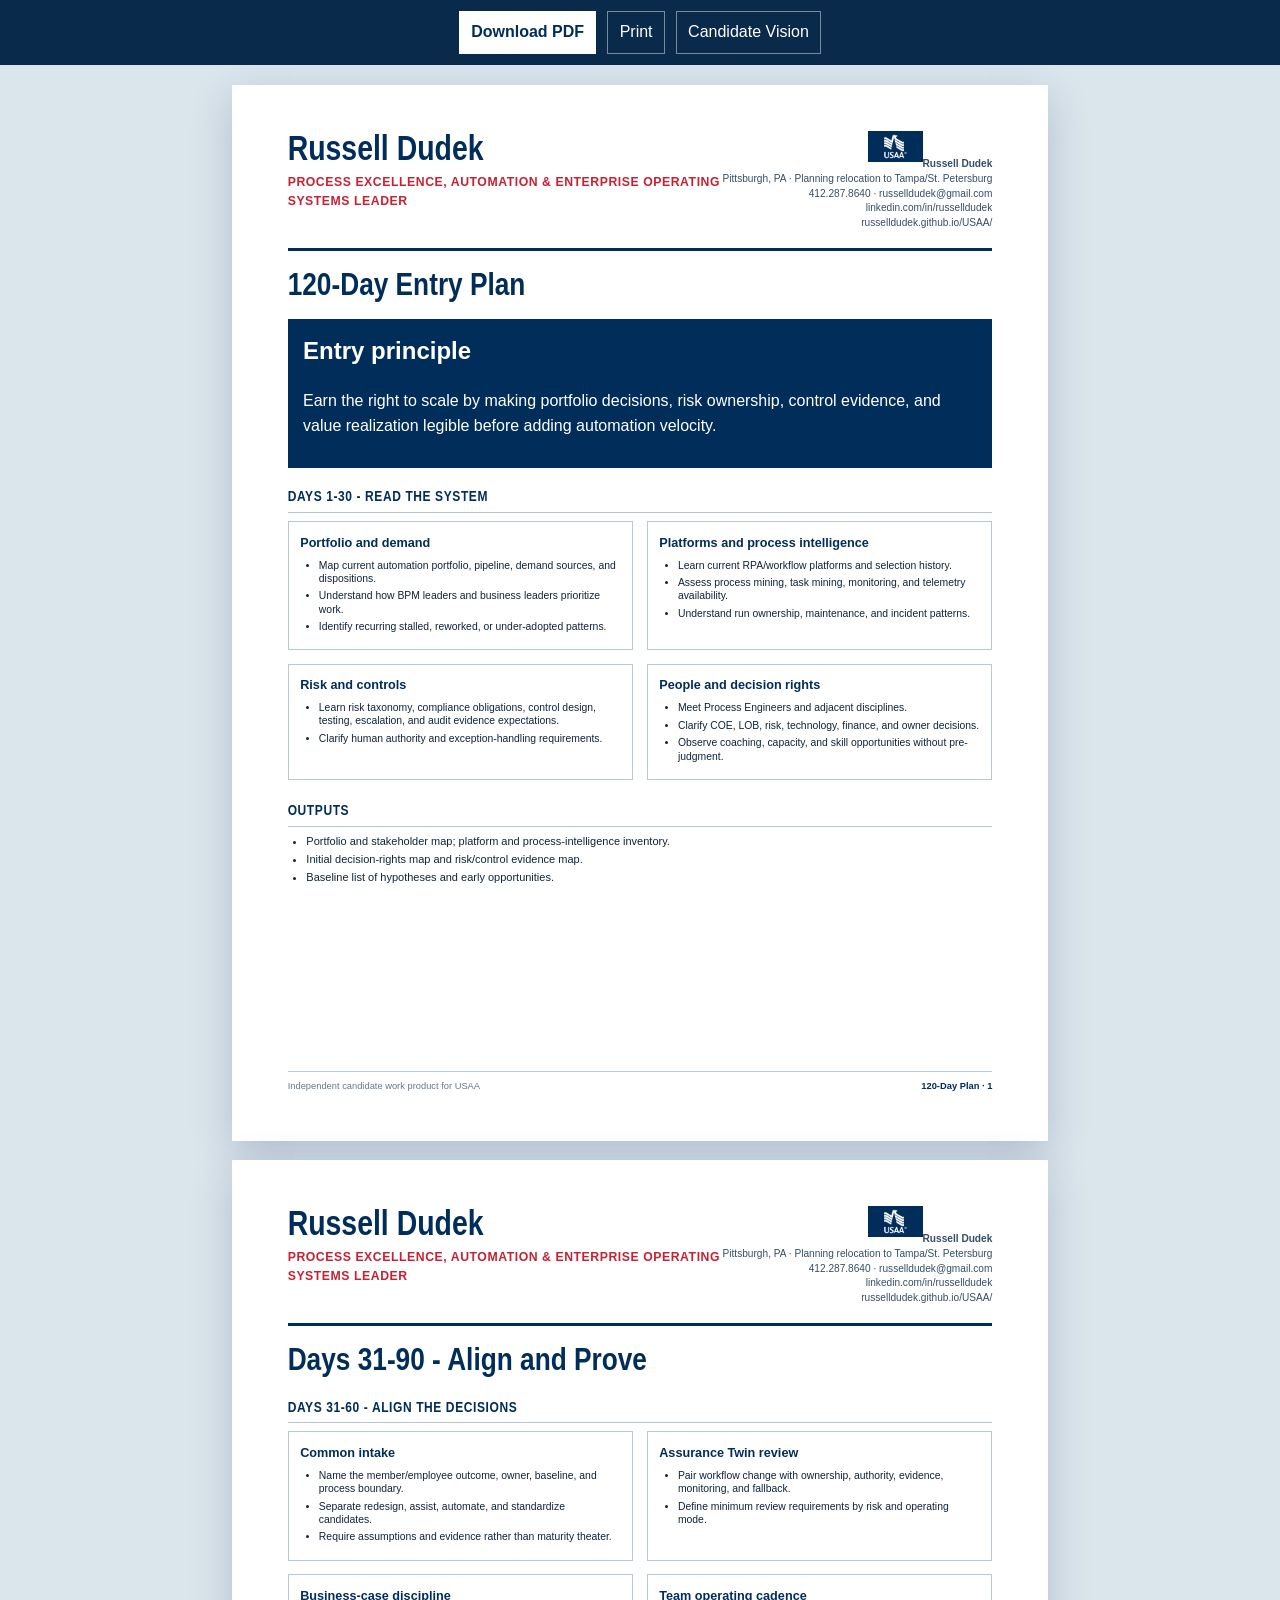
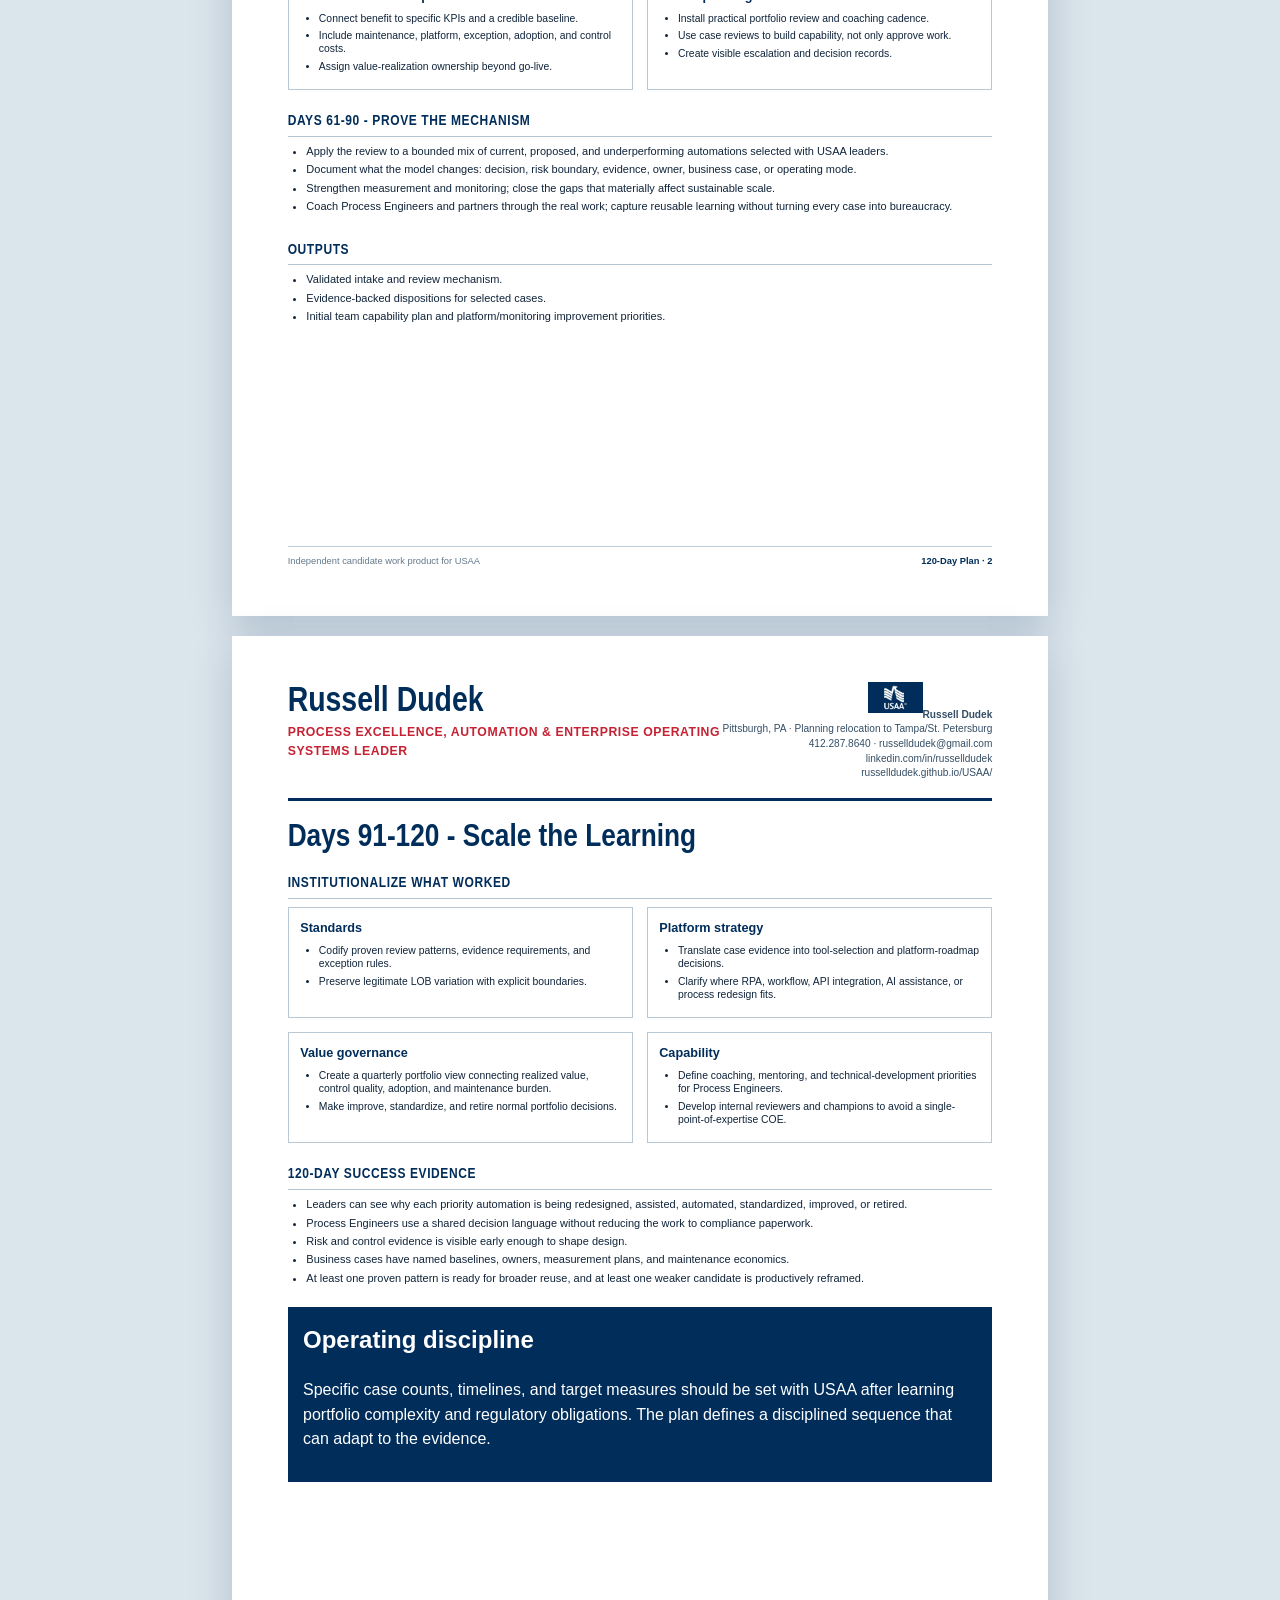
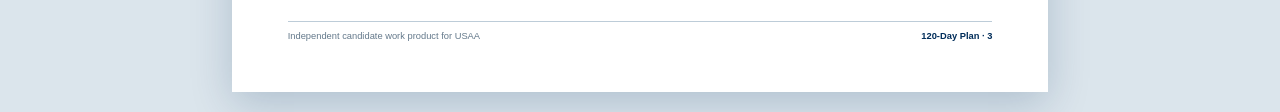
==== commit 0c354a0a: "Correct entry-plan page hierarchy and footer composition" ====
--- a/120-day-plan.html
+++ b/120-day-plan.html
@@ -1 +1 @@
-<!doctype html><html><head><meta charset="utf-8"><meta name="viewport" content="width=device-width,initial-scale=1"><title>USAA 120-Day Plan - Russell Dudek</title><link rel="stylesheet" href="styles.css"></head><body class="doc-body"><div class="doc-toolbar no-print"><a class="primary" href="docs/Russell-Dudek-USAA-120-Day-Plan.pdf">Download PDF</a><button onclick="window.print()">Print</button><a href="index.html">Candidate Vision</a></div><main class="document"><section class="paper"><div class="doc-header"><div><div class="doc-name">Russell Dudek</div><div class="doc-role">Process Excellence, Automation &amp; Enterprise Operating Systems Leader</div></div><div class="doc-contact"><img class="doc-logo" src="assets/brand/usaa-logo-official.png" alt="USAA"><strong>Russell Dudek</strong><br>Pittsburgh, PA · Planning relocation to Tampa/St. Petersburg<br><a href="tel:+14122878640">412.287.8640</a> · <a href="mailto:russelldudek@gmail.com">russelldudek@gmail.com</a><br><a href="https://www.linkedin.com/in/russelldudek">linkedin.com/in/russelldudek</a><br><a href="https://russelldudek.github.io/USAA/">russelldudek.github.io/USAA/</a></div></div><h1 class="brief-title">120-Day Entry Plan</h1><div class="doc-callout"><h2>Entry principle</h2><p>Earn the right to scale by making portfolio decisions, risk ownership, control evidence, and value realization legible before adding automation velocity.</p></div><div class="doc-section"><h2>Days 1-30 - Read the system</h2><div class="plan-grid"><div class="plan-card"><h3>Portfolio and demand</h3><ul><li>Map current automation portfolio, pipeline, demand sources, and dispositions.</li><li>Understand how BPM leaders and business leaders prioritize work.</li><li>Identify recurring stalled, reworked, or under-adopted patterns.</li></ul></div><div class="plan-card"><h3>Platforms and process intelligence</h3><ul><li>Learn current RPA/workflow platforms and selection history.</li><li>Assess process mining, task mining, monitoring, and telemetry availability.</li><li>Understand run ownership, maintenance, and incident patterns.</li></ul></div><div class="plan-card"><h3>Risk and controls</h3><ul><li>Learn risk taxonomy, compliance obligations, control design, testing, escalation, and audit evidence expectations.</li><li>Clarify human authority and exception-handling requirements.</li></ul></div><div class="plan-card"><h3>People and decision rights</h3><ul><li>Meet Process Engineers and adjacent disciplines.</li><li>Clarify COE, LOB, risk, technology, finance, and owner decisions.</li><li>Observe coaching, capacity, and skill opportunities without pre-judgment.</li></ul></div></div><div class="doc-section"><h2>Outputs</h2><ul><li>Portfolio and stakeholder map; platform and process-intelligence inventory.</li><li>Initial decision-rights map and risk/control evidence map.</li><li>Baseline list of hypotheses and early opportunities.</li></ul></div><div class="doc-footer"><span>Independent candidate work product for USAA</span><span class="page-number">120-Day Plan · 1</span></div></section><section class="paper"><div class="doc-header"><div><div class="doc-name">Russell Dudek</div><div class="doc-role">Process Excellence, Automation &amp; Enterprise Operating Systems Leader</div></div><div class="doc-contact"><img class="doc-logo" src="assets/brand/usaa-logo-official.png" alt="USAA"><strong>Russell Dudek</strong><br>Pittsburgh, PA · Planning relocation to Tampa/St. Petersburg<br><a href="tel:+14122878640">412.287.8640</a> · <a href="mailto:russelldudek@gmail.com">russelldudek@gmail.com</a><br><a href="https://www.linkedin.com/in/russelldudek">linkedin.com/in/russelldudek</a><br><a href="https://russelldudek.github.io/USAA/">russelldudek.github.io/USAA/</a></div></div><h1 class="brief-title">Days 31-90 - Align and Prove</h1><div class="doc-section"><h2>Days 31-60 - Align the decisions</h2><div class="plan-grid"><div class="plan-card"><h3>Common intake</h3><ul><li>Name the member/employee outcome, owner, baseline, and process boundary.</li><li>Separate redesign, assist, automate, and standardize candidates.</li><li>Require assumptions and evidence rather than maturity theater.</li></ul></div><div class="plan-card"><h3>Assurance Twin review</h3><ul><li>Pair workflow change with ownership, authority, evidence, monitoring, and fallback.</li><li>Define minimum review requirements by risk and operating mode.</li></ul></div><div class="plan-card"><h3>Business-case discipline</h3><ul><li>Connect benefit to specific KPIs and a credible baseline.</li><li>Include maintenance, platform, exception, adoption, and control costs.</li><li>Assign value-realization ownership beyond go-live.</li></ul></div><div class="plan-card"><h3>Team operating cadence</h3><ul><li>Install practical portfolio review and coaching cadence.</li><li>Use case reviews to build capability, not only approve work.</li><li>Create visible escalation and decision records.</li></ul></div></div><div class="doc-section"><h2>Days 61-90 - Prove the mechanism</h2><ul><li>Apply the review to a bounded mix of current, proposed, and underperforming automations selected with USAA leaders.</li><li>Document what the model changes: decision, risk boundary, evidence, owner, business case, or operating mode.</li><li>Strengthen measurement and monitoring; close the gaps that materially affect sustainable scale.</li><li>Coach Process Engineers and partners through the real work; capture reusable learning without turning every case into bureaucracy.</li></ul></div><div class="doc-section"><h2>Outputs</h2><ul><li>Validated intake and review mechanism.</li><li>Evidence-backed dispositions for selected cases.</li><li>Initial team capability plan and platform/monitoring improvement priorities.</li></ul></div><div class="doc-footer"><span>Independent candidate work product for USAA</span><span class="page-number">120-Day Plan · 2</span></div></section><section class="paper"><div class="doc-header"><div><div class="doc-name">Russell Dudek</div><div class="doc-role">Process Excellence, Automation &amp; Enterprise Operating Systems Leader</div></div><div class="doc-contact"><img class="doc-logo" src="assets/brand/usaa-logo-official.png" alt="USAA"><strong>Russell Dudek</strong><br>Pittsburgh, PA · Planning relocation to Tampa/St. Petersburg<br><a href="tel:+14122878640">412.287.8640</a> · <a href="mailto:russelldudek@gmail.com">russelldudek@gmail.com</a><br><a href="https://www.linkedin.com/in/russelldudek">linkedin.com/in/russelldudek</a><br><a href="https://russelldudek.github.io/USAA/">russelldudek.github.io/USAA/</a></div></div><h1 class="brief-title">Days 91-120 - Scale the Learning</h1><div class="doc-section"><h2>Institutionalize what worked</h2><div class="plan-grid"><div class="plan-card"><h3>Standards</h3><ul><li>Codify proven review patterns, evidence requirements, and exception rules.</li><li>Preserve legitimate LOB variation with explicit boundaries.</li></ul></div><div class="plan-card"><h3>Platform strategy</h3><ul><li>Translate case evidence into tool-selection and platform-roadmap decisions.</li><li>Clarify where RPA, workflow, API integration, AI assistance, or process redesign fits.</li></ul></div><div class="plan-card"><h3>Value governance</h3><ul><li>Create a quarterly portfolio view connecting realized value, control quality, adoption, and maintenance burden.</li><li>Make improve, standardize, and retire normal portfolio decisions.</li></ul></div><div class="plan-card"><h3>Capability</h3><ul><li>Define coaching, mentoring, and technical-development priorities for Process Engineers.</li><li>Develop internal reviewers and champions to avoid a single-point-of-expertise COE.</li></ul></div></div><div class="doc-section"><h2>120-day success evidence</h2><ul><li>Leaders can see why each priority automation is being redesigned, assisted, automated, standardized, improved, or retired.</li><li>Process Engineers use a shared decision language without reducing the work to compliance paperwork.</li><li>Risk and control evidence is visible early enough to shape design.</li><li>Business cases have named baselines, owners, measurement plans, and maintenance economics.</li><li>At least one proven pattern is ready for broader reuse, and at least one weaker candidate is productively reframed.</li></ul></div><div class="doc-callout"><h2>Operating discipline</h2><p>Specific case counts, timelines, and target measures should be set with USAA after learning portfolio complexity and regulatory obligations. The plan defines a disciplined sequence that can adapt to the evidence.</p></div><div class="doc-footer"><span>Independent candidate work product for USAA</span><span class="page-number">120-Day Plan · 3</span></div></section></main></body></html>+<!doctype html><html><head><meta charset="utf-8"><meta name="viewport" content="width=device-width,initial-scale=1"><title>USAA 120-Day Plan - Russell Dudek</title><link rel="stylesheet" href="styles.css"></head><body class="doc-body"><div class="doc-toolbar no-print"><a class="primary" href="docs/Russell-Dudek-USAA-120-Day-Plan.pdf">Download PDF</a><button onclick="window.print()">Print</button><a href="index.html">Candidate Vision</a></div><main class="document"><section class="paper"><div class="doc-header"><div><div class="doc-name">Russell Dudek</div><div class="doc-role">Process Excellence, Automation &amp; Enterprise Operating Systems Leader</div></div><div class="doc-contact"><img class="doc-logo" src="assets/brand/usaa-logo-official.png" alt="USAA"><strong>Russell Dudek</strong><br>Pittsburgh, PA · Planning relocation to Tampa/St. Petersburg<br><a href="tel:+14122878640">412.287.8640</a> · <a href="mailto:russelldudek@gmail.com">russelldudek@gmail.com</a><br><a href="https://www.linkedin.com/in/russelldudek">linkedin.com/in/russelldudek</a><br><a href="https://russelldudek.github.io/USAA/">russelldudek.github.io/USAA/</a></div></div><h1 class="brief-title">120-Day Entry Plan</h1><div class="doc-callout"><h2>Entry principle</h2><p>Earn the right to scale by making portfolio decisions, risk ownership, control evidence, and value realization legible before adding automation velocity.</p></div><div class="doc-section"><h2>Days 1-30 - Read the system</h2><div class="plan-grid"><div class="plan-card"><h3>Portfolio and demand</h3><ul><li>Map current automation portfolio, pipeline, demand sources, and dispositions.</li><li>Understand how BPM leaders and business leaders prioritize work.</li><li>Identify recurring stalled, reworked, or under-adopted patterns.</li></ul></div><div class="plan-card"><h3>Platforms and process intelligence</h3><ul><li>Learn current RPA/workflow platforms and selection history.</li><li>Assess process mining, task mining, monitoring, and telemetry availability.</li><li>Understand run ownership, maintenance, and incident patterns.</li></ul></div><div class="plan-card"><h3>Risk and controls</h3><ul><li>Learn risk taxonomy, compliance obligations, control design, testing, escalation, and audit evidence expectations.</li><li>Clarify human authority and exception-handling requirements.</li></ul></div><div class="plan-card"><h3>People and decision rights</h3><ul><li>Meet Process Engineers and adjacent disciplines.</li><li>Clarify COE, LOB, risk, technology, finance, and owner decisions.</li><li>Observe coaching, capacity, and skill opportunities without pre-judgment.</li></ul></div></div></div><div class="doc-section"><h2>Outputs</h2><ul><li>Portfolio and stakeholder map; platform and process-intelligence inventory.</li><li>Initial decision-rights map and risk/control evidence map.</li><li>Baseline list of hypotheses and early opportunities.</li></ul></div><div class="doc-footer"><span>Independent candidate work product for USAA</span><span class="page-number">120-Day Plan · 1</span></div></section><section class="paper"><div class="doc-header"><div><div class="doc-name">Russell Dudek</div><div class="doc-role">Process Excellence, Automation &amp; Enterprise Operating Systems Leader</div></div><div class="doc-contact"><img class="doc-logo" src="assets/brand/usaa-logo-official.png" alt="USAA"><strong>Russell Dudek</strong><br>Pittsburgh, PA · Planning relocation to Tampa/St. Petersburg<br><a href="tel:+14122878640">412.287.8640</a> · <a href="mailto:russelldudek@gmail.com">russelldudek@gmail.com</a><br><a href="https://www.linkedin.com/in/russelldudek">linkedin.com/in/russelldudek</a><br><a href="https://russelldudek.github.io/USAA/">russelldudek.github.io/USAA/</a></div></div><h1 class="brief-title">Days 31-90 - Align and Prove</h1><div class="doc-section"><h2>Days 31-60 - Align the decisions</h2><div class="plan-grid"><div class="plan-card"><h3>Common intake</h3><ul><li>Name the member/employee outcome, owner, baseline, and process boundary.</li><li>Separate redesign, assist, automate, and standardize candidates.</li><li>Require assumptions and evidence rather than maturity theater.</li></ul></div><div class="plan-card"><h3>Assurance Twin review</h3><ul><li>Pair workflow change with ownership, authority, evidence, monitoring, and fallback.</li><li>Define minimum review requirements by risk and operating mode.</li></ul></div><div class="plan-card"><h3>Business-case discipline</h3><ul><li>Connect benefit to specific KPIs and a credible baseline.</li><li>Include maintenance, platform, exception, adoption, and control costs.</li><li>Assign value-realization ownership beyond go-live.</li></ul></div><div class="plan-card"><h3>Team operating cadence</h3><ul><li>Install practical portfolio review and coaching cadence.</li><li>Use case reviews to build capability, not only approve work.</li><li>Create visible escalation and decision records.</li></ul></div></div></div><div class="doc-section"><h2>Days 61-90 - Prove the mechanism</h2><ul><li>Apply the review to a bounded mix of current, proposed, and underperforming automations selected with USAA leaders.</li><li>Document what the model changes: decision, risk boundary, evidence, owner, business case, or operating mode.</li><li>Strengthen measurement and monitoring; close the gaps that materially affect sustainable scale.</li><li>Coach Process Engineers and partners through the real work; capture reusable learning without turning every case into bureaucracy.</li></ul></div><div class="doc-section"><h2>Outputs</h2><ul><li>Validated intake and review mechanism.</li><li>Evidence-backed dispositions for selected cases.</li><li>Initial team capability plan and platform/monitoring improvement priorities.</li></ul></div><div class="doc-footer"><span>Independent candidate work product for USAA</span><span class="page-number">120-Day Plan · 2</span></div></section><section class="paper"><div class="doc-header"><div><div class="doc-name">Russell Dudek</div><div class="doc-role">Process Excellence, Automation &amp; Enterprise Operating Systems Leader</div></div><div class="doc-contact"><img class="doc-logo" src="assets/brand/usaa-logo-official.png" alt="USAA"><strong>Russell Dudek</strong><br>Pittsburgh, PA · Planning relocation to Tampa/St. Petersburg<br><a href="tel:+14122878640">412.287.8640</a> · <a href="mailto:russelldudek@gmail.com">russelldudek@gmail.com</a><br><a href="https://www.linkedin.com/in/russelldudek">linkedin.com/in/russelldudek</a><br><a href="https://russelldudek.github.io/USAA/">russelldudek.github.io/USAA/</a></div></div><h1 class="brief-title">Days 91-120 - Scale the Learning</h1><div class="doc-section"><h2>Institutionalize what worked</h2><div class="plan-grid"><div class="plan-card"><h3>Standards</h3><ul><li>Codify proven review patterns, evidence requirements, and exception rules.</li><li>Preserve legitimate LOB variation with explicit boundaries.</li></ul></div><div class="plan-card"><h3>Platform strategy</h3><ul><li>Translate case evidence into tool-selection and platform-roadmap decisions.</li><li>Clarify where RPA, workflow, API integration, AI assistance, or process redesign fits.</li></ul></div><div class="plan-card"><h3>Value governance</h3><ul><li>Create a quarterly portfolio view connecting realized value, control quality, adoption, and maintenance burden.</li><li>Make improve, standardize, and retire normal portfolio decisions.</li></ul></div><div class="plan-card"><h3>Capability</h3><ul><li>Define coaching, mentoring, and technical-development priorities for Process Engineers.</li><li>Develop internal reviewers and champions to avoid a single-point-of-expertise COE.</li></ul></div></div></div><div class="doc-section"><h2>120-day success evidence</h2><ul><li>Leaders can see why each priority automation is being redesigned, assisted, automated, standardized, improved, or retired.</li><li>Process Engineers use a shared decision language without reducing the work to compliance paperwork.</li><li>Risk and control evidence is visible early enough to shape design.</li><li>Business cases have named baselines, owners, measurement plans, and maintenance economics.</li><li>At least one proven pattern is ready for broader reuse, and at least one weaker candidate is productively reframed.</li></ul></div><div class="doc-callout"><h2>Operating discipline</h2><p>Specific case counts, timelines, and target measures should be set with USAA after learning portfolio complexity and regulatory obligations. The plan defines a disciplined sequence that can adapt to the evidence.</p></div><div class="doc-footer"><span>Independent candidate work product for USAA</span><span class="page-number">120-Day Plan · 3</span></div></section></main></body></html>
